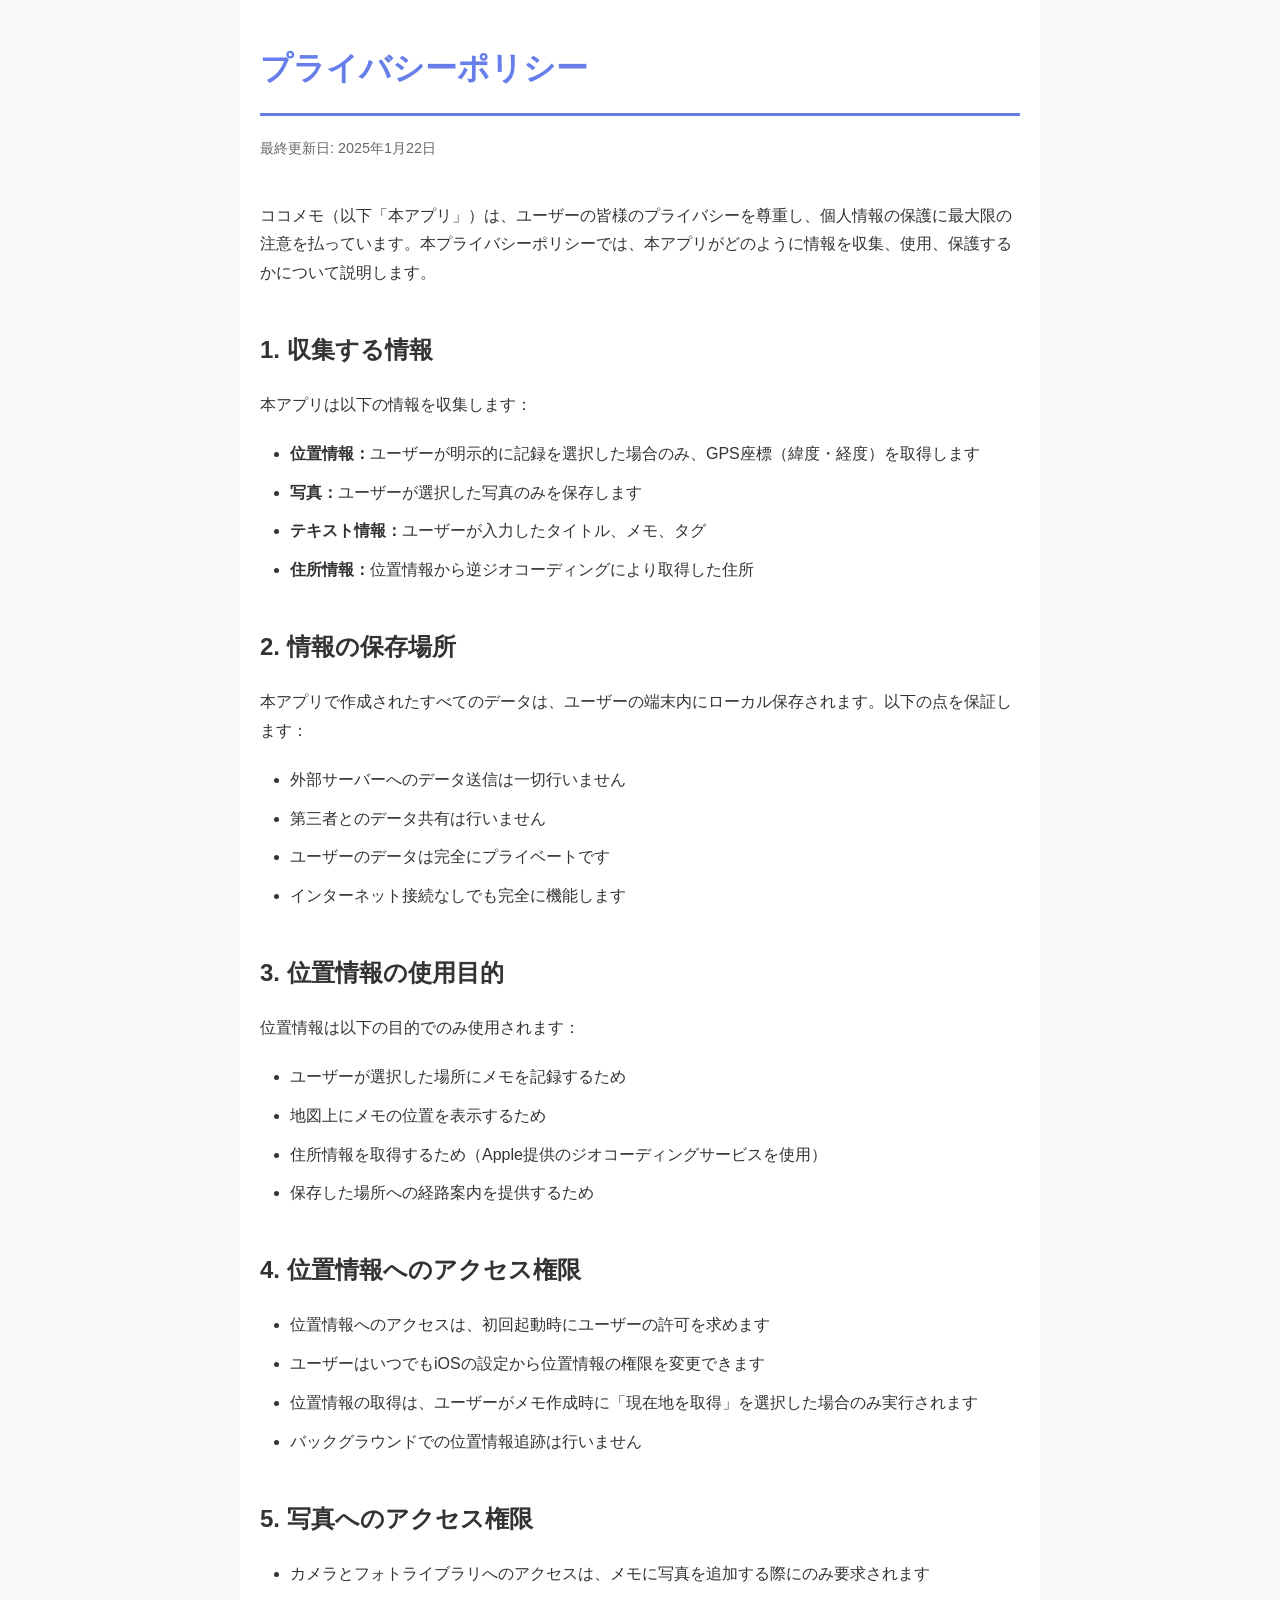
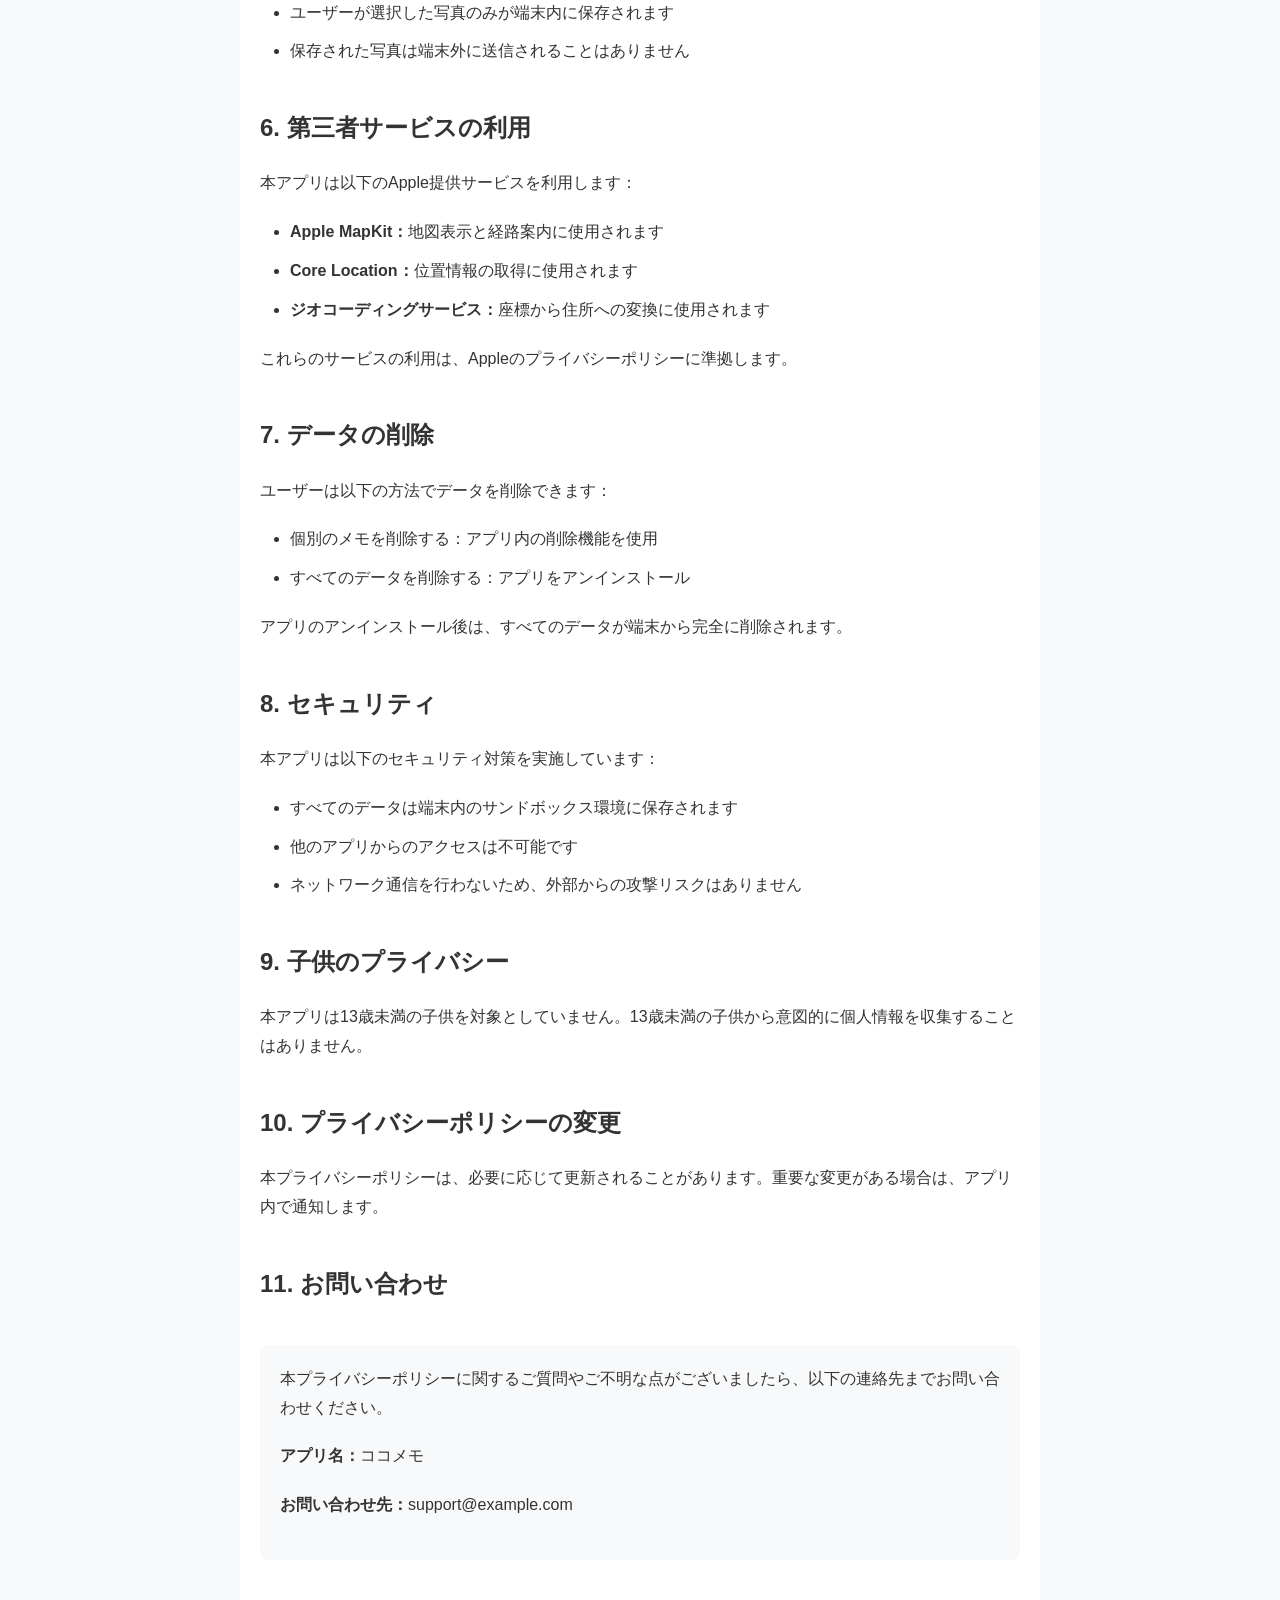
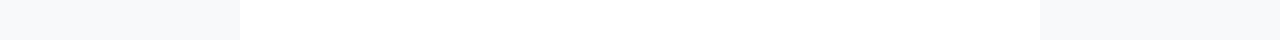
==== privacy.html @ cbb0ee80 "Add files via upload" ====
<!DOCTYPE html>
<html lang="ja">
<head>
    <meta charset="UTF-8">
    <meta name="viewport" content="width=device-width, initial-scale=1.0">
    <title>プライバシーポリシー - ココメモ</title>
    <style>
        * {
            margin: 0;
            padding: 0;
            box-sizing: border-box;
        }

        body {
            font-family: -apple-system, BlinkMacSystemFont, 'Segoe UI', 'Hiragino Sans', 'Hiragino Kaku Gothic ProN', 'Yu Gothic', sans-serif;
            line-height: 1.8;
            color: #333;
            background: #f8f9fa;
        }

        .container {
            max-width: 800px;
            margin: 0 auto;
            padding: 40px 20px;
            background: white;
            min-height: 100vh;
        }

        h1 {
            font-size: 2rem;
            margin-bottom: 20px;
            color: #667eea;
            padding-bottom: 15px;
            border-bottom: 3px solid #667eea;
        }

        .last-updated {
            color: #666;
            font-size: 0.9rem;
            margin-bottom: 40px;
        }

        h2 {
            font-size: 1.5rem;
            margin-top: 40px;
            margin-bottom: 20px;
            color: #333;
        }

        p {
            margin-bottom: 20px;
            line-height: 1.8;
        }

        ul {
            margin-bottom: 20px;
            padding-left: 30px;
        }

        li {
            margin-bottom: 10px;
        }

        .section {
            margin-bottom: 40px;
        }

        .contact {
            background: #f8f9fa;
            padding: 20px;
            border-radius: 8px;
            margin-top: 40px;
        }

        @media (max-width: 768px) {
            h1 {
                font-size: 1.5rem;
            }

            h2 {
                font-size: 1.2rem;
            }

            .container {
                padding: 20px 15px;
            }
        }
    </style>
</head>
<body>
    <div class="container">
        <h1>プライバシーポリシー</h1>
        <p class="last-updated">最終更新日: 2025年1月22日</p>

        <div class="section">
            <p>ココメモ（以下「本アプリ」）は、ユーザーの皆様のプライバシーを尊重し、個人情報の保護に最大限の注意を払っています。本プライバシーポリシーでは、本アプリがどのように情報を収集、使用、保護するかについて説明します。</p>
        </div>

        <div class="section">
            <h2>1. 収集する情報</h2>
            <p>本アプリは以下の情報を収集します：</p>
            <ul>
                <li><strong>位置情報：</strong>ユーザーが明示的に記録を選択した場合のみ、GPS座標（緯度・経度）を取得します</li>
                <li><strong>写真：</strong>ユーザーが選択した写真のみを保存します</li>
                <li><strong>テキスト情報：</strong>ユーザーが入力したタイトル、メモ、タグ</li>
                <li><strong>住所情報：</strong>位置情報から逆ジオコーディングにより取得した住所</li>
            </ul>
        </div>

        <div class="section">
            <h2>2. 情報の保存場所</h2>
            <p>本アプリで作成されたすべてのデータは、ユーザーの端末内にローカル保存されます。以下の点を保証します：</p>
            <ul>
                <li>外部サーバーへのデータ送信は一切行いません</li>
                <li>第三者とのデータ共有は行いません</li>
                <li>ユーザーのデータは完全にプライベートです</li>
                <li>インターネット接続なしでも完全に機能します</li>
            </ul>
        </div>

        <div class="section">
            <h2>3. 位置情報の使用目的</h2>
            <p>位置情報は以下の目的でのみ使用されます：</p>
            <ul>
                <li>ユーザーが選択した場所にメモを記録するため</li>
                <li>地図上にメモの位置を表示するため</li>
                <li>住所情報を取得するため（Apple提供のジオコーディングサービスを使用）</li>
                <li>保存した場所への経路案内を提供するため</li>
            </ul>
        </div>

        <div class="section">
            <h2>4. 位置情報へのアクセス権限</h2>
            <ul>
                <li>位置情報へのアクセスは、初回起動時にユーザーの許可を求めます</li>
                <li>ユーザーはいつでもiOSの設定から位置情報の権限を変更できます</li>
                <li>位置情報の取得は、ユーザーがメモ作成時に「現在地を取得」を選択した場合のみ実行されます</li>
                <li>バックグラウンドでの位置情報追跡は行いません</li>
            </ul>
        </div>

        <div class="section">
            <h2>5. 写真へのアクセス権限</h2>
            <ul>
                <li>カメラとフォトライブラリへのアクセスは、メモに写真を追加する際にのみ要求されます</li>
                <li>ユーザーが選択した写真のみが端末内に保存されます</li>
                <li>保存された写真は端末外に送信されることはありません</li>
            </ul>
        </div>

        <div class="section">
            <h2>6. 第三者サービスの利用</h2>
            <p>本アプリは以下のApple提供サービスを利用します：</p>
            <ul>
                <li><strong>Apple MapKit：</strong>地図表示と経路案内に使用されます</li>
                <li><strong>Core Location：</strong>位置情報の取得に使用されます</li>
                <li><strong>ジオコーディングサービス：</strong>座標から住所への変換に使用されます</li>
            </ul>
            <p>これらのサービスの利用は、Appleのプライバシーポリシーに準拠します。</p>
        </div>

        <div class="section">
            <h2>7. データの削除</h2>
            <p>ユーザーは以下の方法でデータを削除できます：</p>
            <ul>
                <li>個別のメモを削除する：アプリ内の削除機能を使用</li>
                <li>すべてのデータを削除する：アプリをアンインストール</li>
            </ul>
            <p>アプリのアンインストール後は、すべてのデータが端末から完全に削除されます。</p>
        </div>

        <div class="section">
            <h2>8. セキュリティ</h2>
            <p>本アプリは以下のセキュリティ対策を実施しています：</p>
            <ul>
                <li>すべてのデータは端末内のサンドボックス環境に保存されます</li>
                <li>他のアプリからのアクセスは不可能です</li>
                <li>ネットワーク通信を行わないため、外部からの攻撃リスクはありません</li>
            </ul>
        </div>

        <div class="section">
            <h2>9. 子供のプライバシー</h2>
            <p>本アプリは13歳未満の子供を対象としていません。13歳未満の子供から意図的に個人情報を収集することはありません。</p>
        </div>

        <div class="section">
            <h2>10. プライバシーポリシーの変更</h2>
            <p>本プライバシーポリシーは、必要に応じて更新されることがあります。重要な変更がある場合は、アプリ内で通知します。</p>
        </div>

        <div class="section">
            <h2>11. お問い合わせ</h2>
            <div class="contact">
                <p>本プライバシーポリシーに関するご質問やご不明な点がございましたら、以下の連絡先までお問い合わせください。</p>
                <p><strong>アプリ名：</strong>ココメモ</p>
                <p><strong>お問い合わせ先：</strong>support@example.com</p>
            </div>
        </div>
    </div>
</body>
</html>
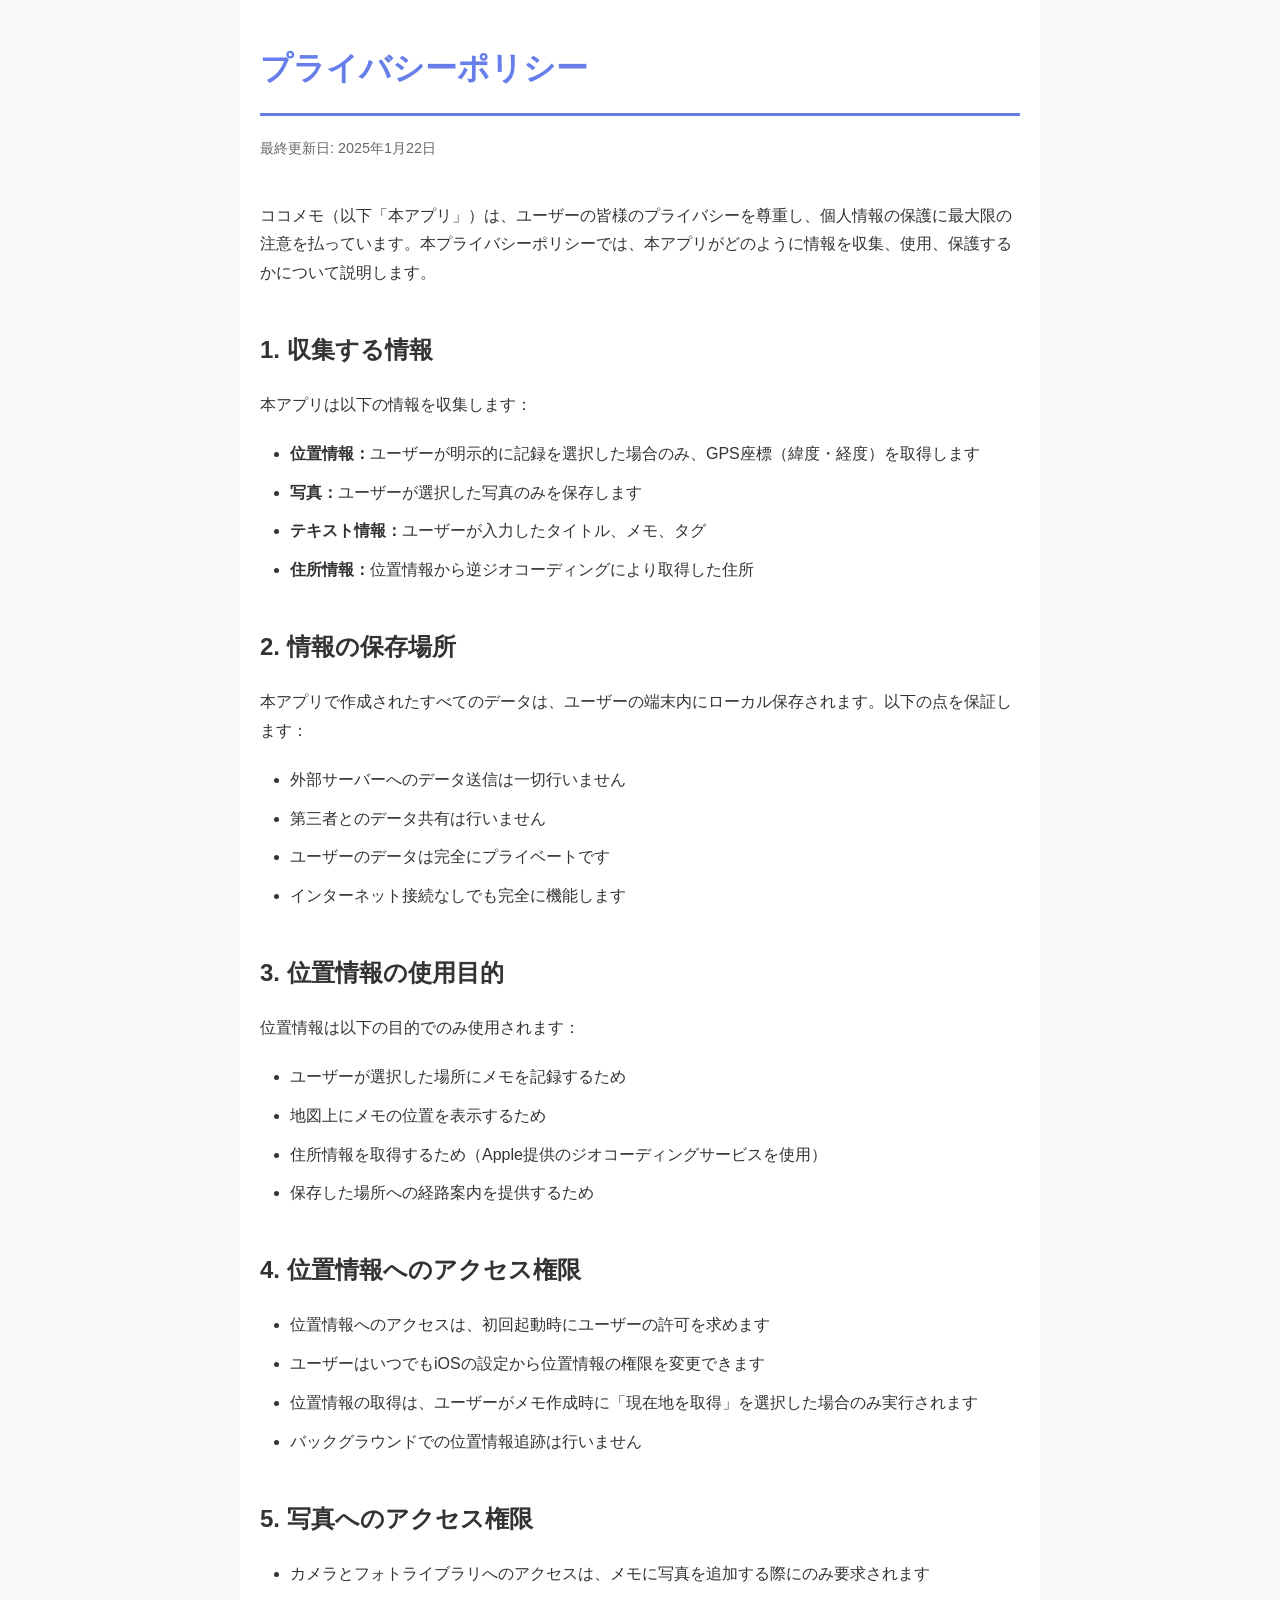
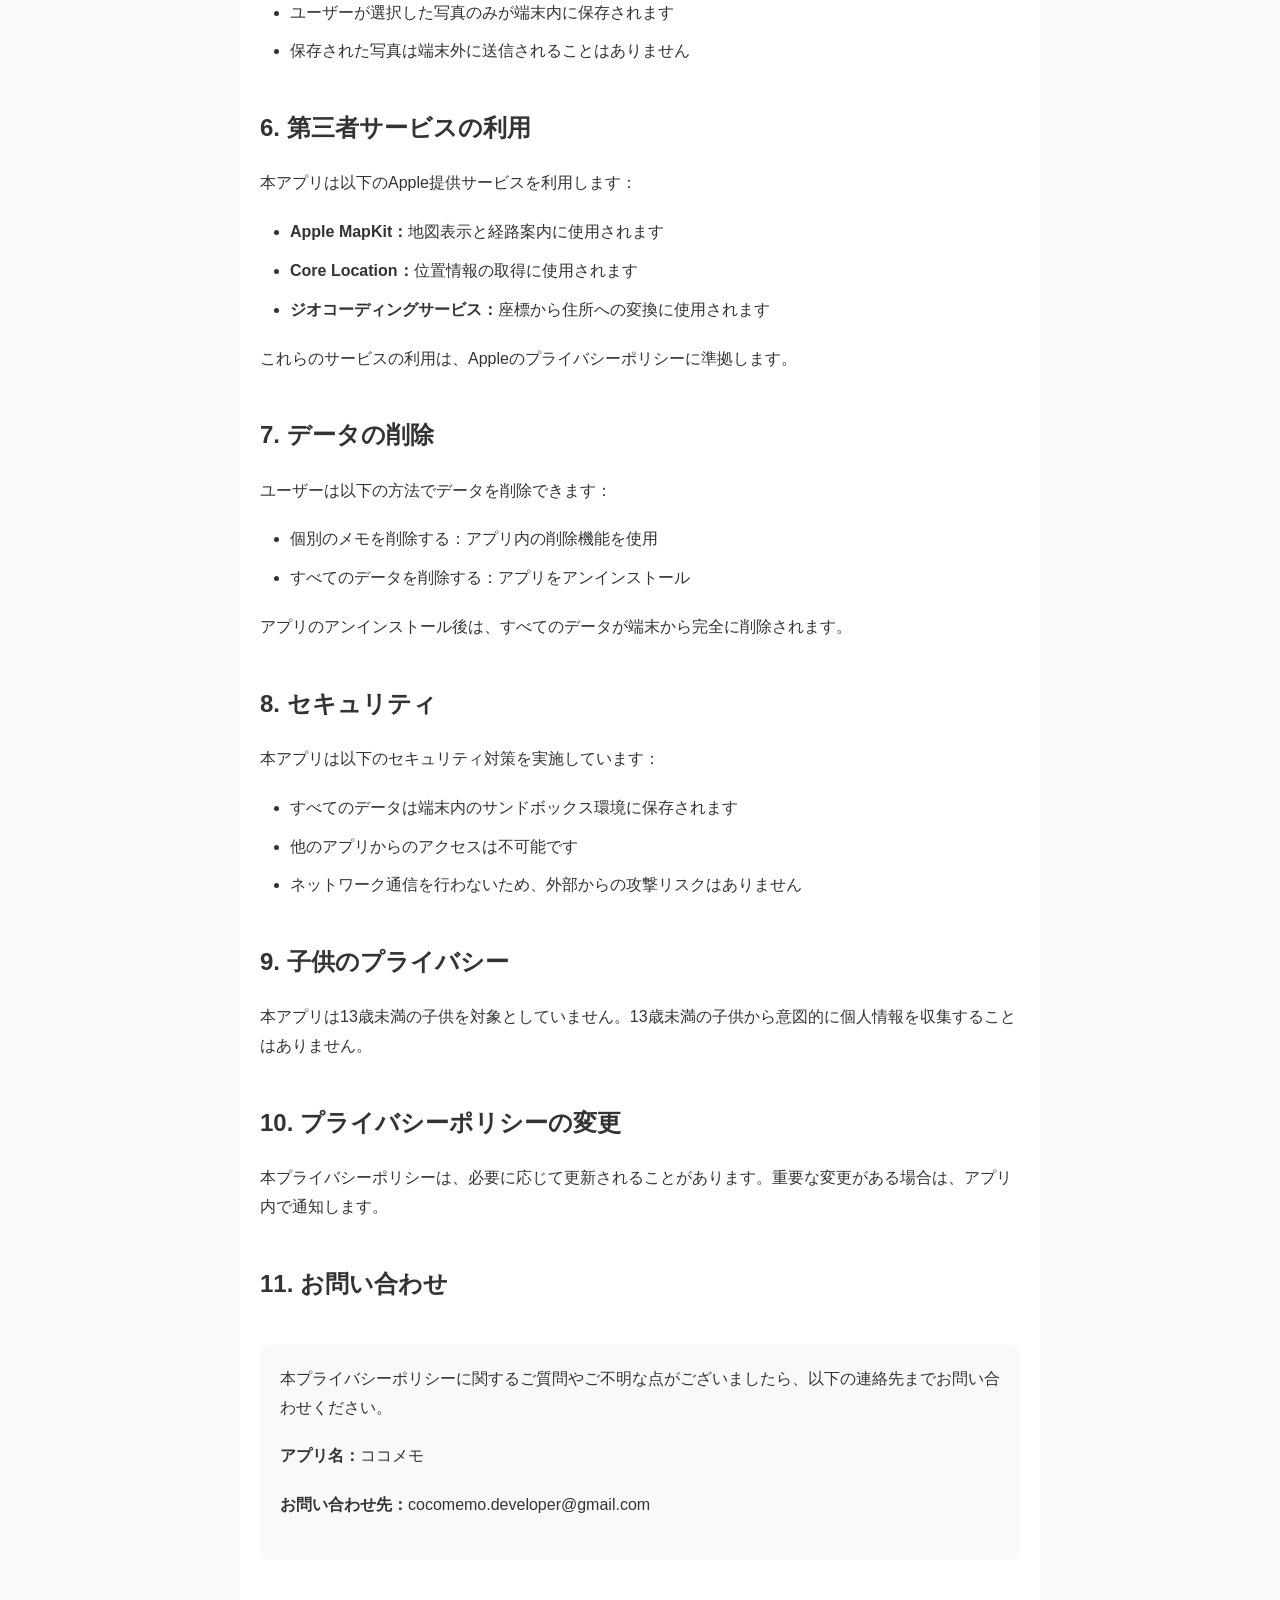
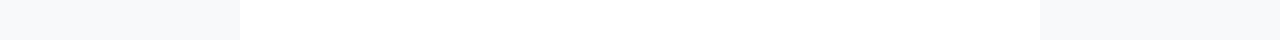
==== commit 8a59907f: "Add files via upload" ====
--- a/privacy.html
+++ b/privacy.html
@@ -194,7 +194,7 @@
             <div class="contact">
                 <p>本プライバシーポリシーに関するご質問やご不明な点がございましたら、以下の連絡先までお問い合わせください。</p>
                 <p><strong>アプリ名：</strong>ココメモ</p>
-                <p><strong>お問い合わせ先：</strong>support@example.com</p>
+                <p><strong>お問い合わせ先：</strong>cocomemo.developer@gmail.com</p>
             </div>
         </div>
     </div>
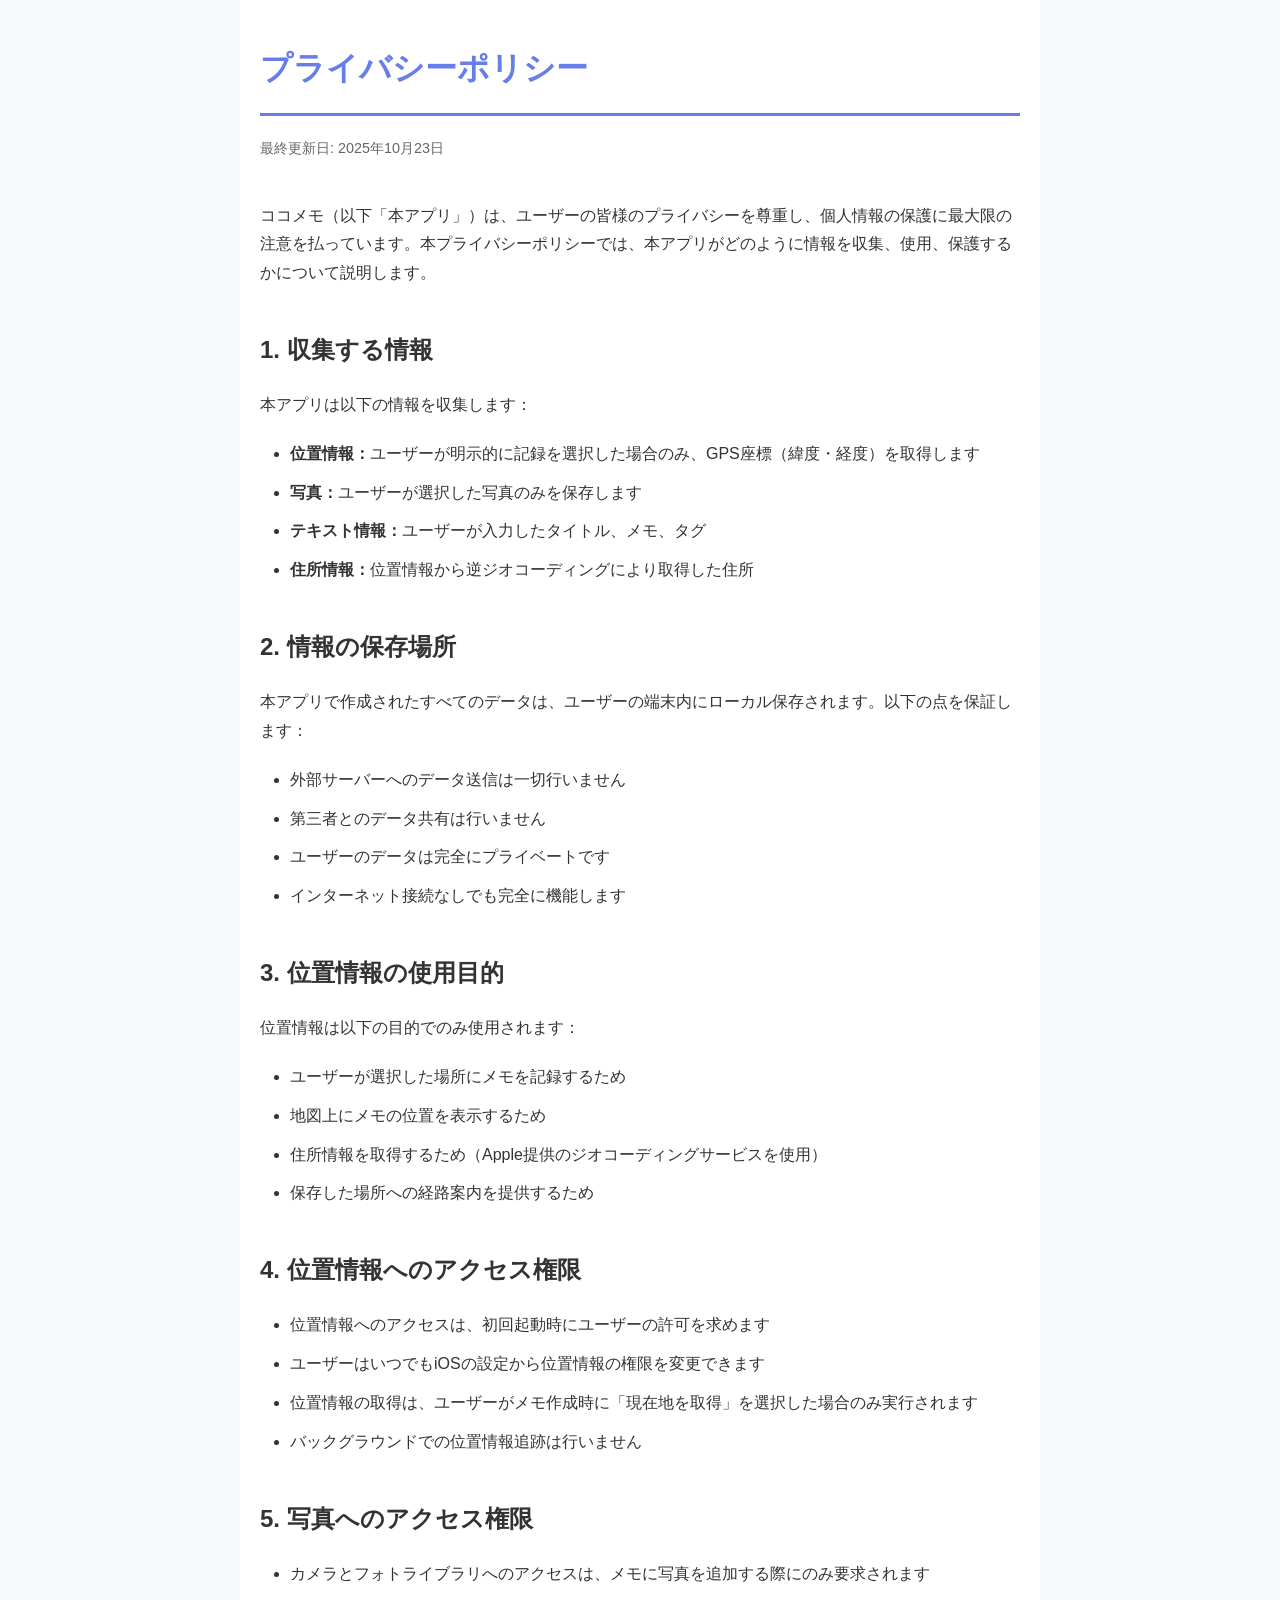
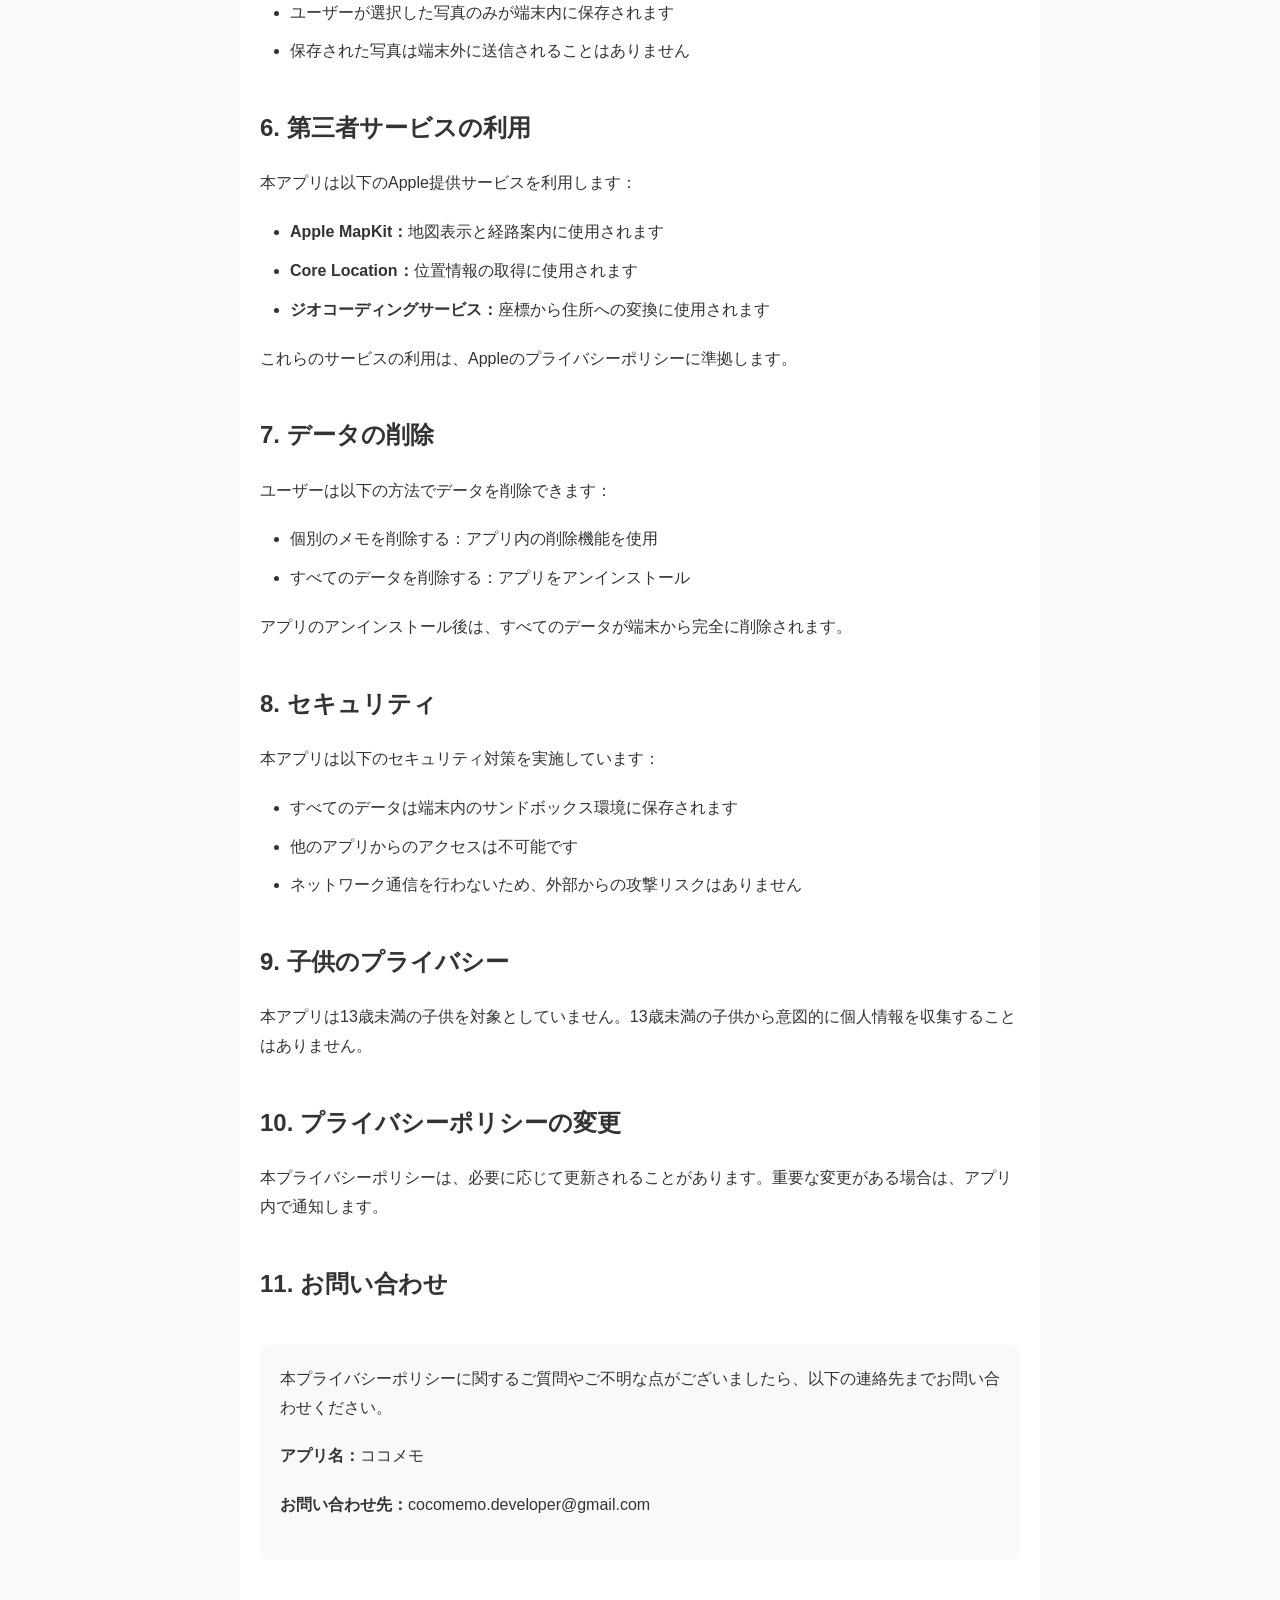
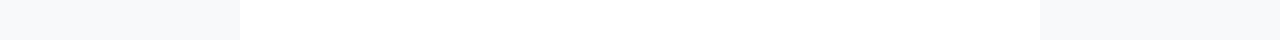
==== commit 041f82a8: "Add files via upload" ====
--- a/privacy.html
+++ b/privacy.html
@@ -90,7 +90,7 @@
 <body>
     <div class="container">
         <h1>プライバシーポリシー</h1>
-        <p class="last-updated">最終更新日: 2025年1月22日</p>
+        <p class="last-updated">最終更新日: 2025年10月23日</p>
 
         <div class="section">
             <p>ココメモ（以下「本アプリ」）は、ユーザーの皆様のプライバシーを尊重し、個人情報の保護に最大限の注意を払っています。本プライバシーポリシーでは、本アプリがどのように情報を収集、使用、保護するかについて説明します。</p>
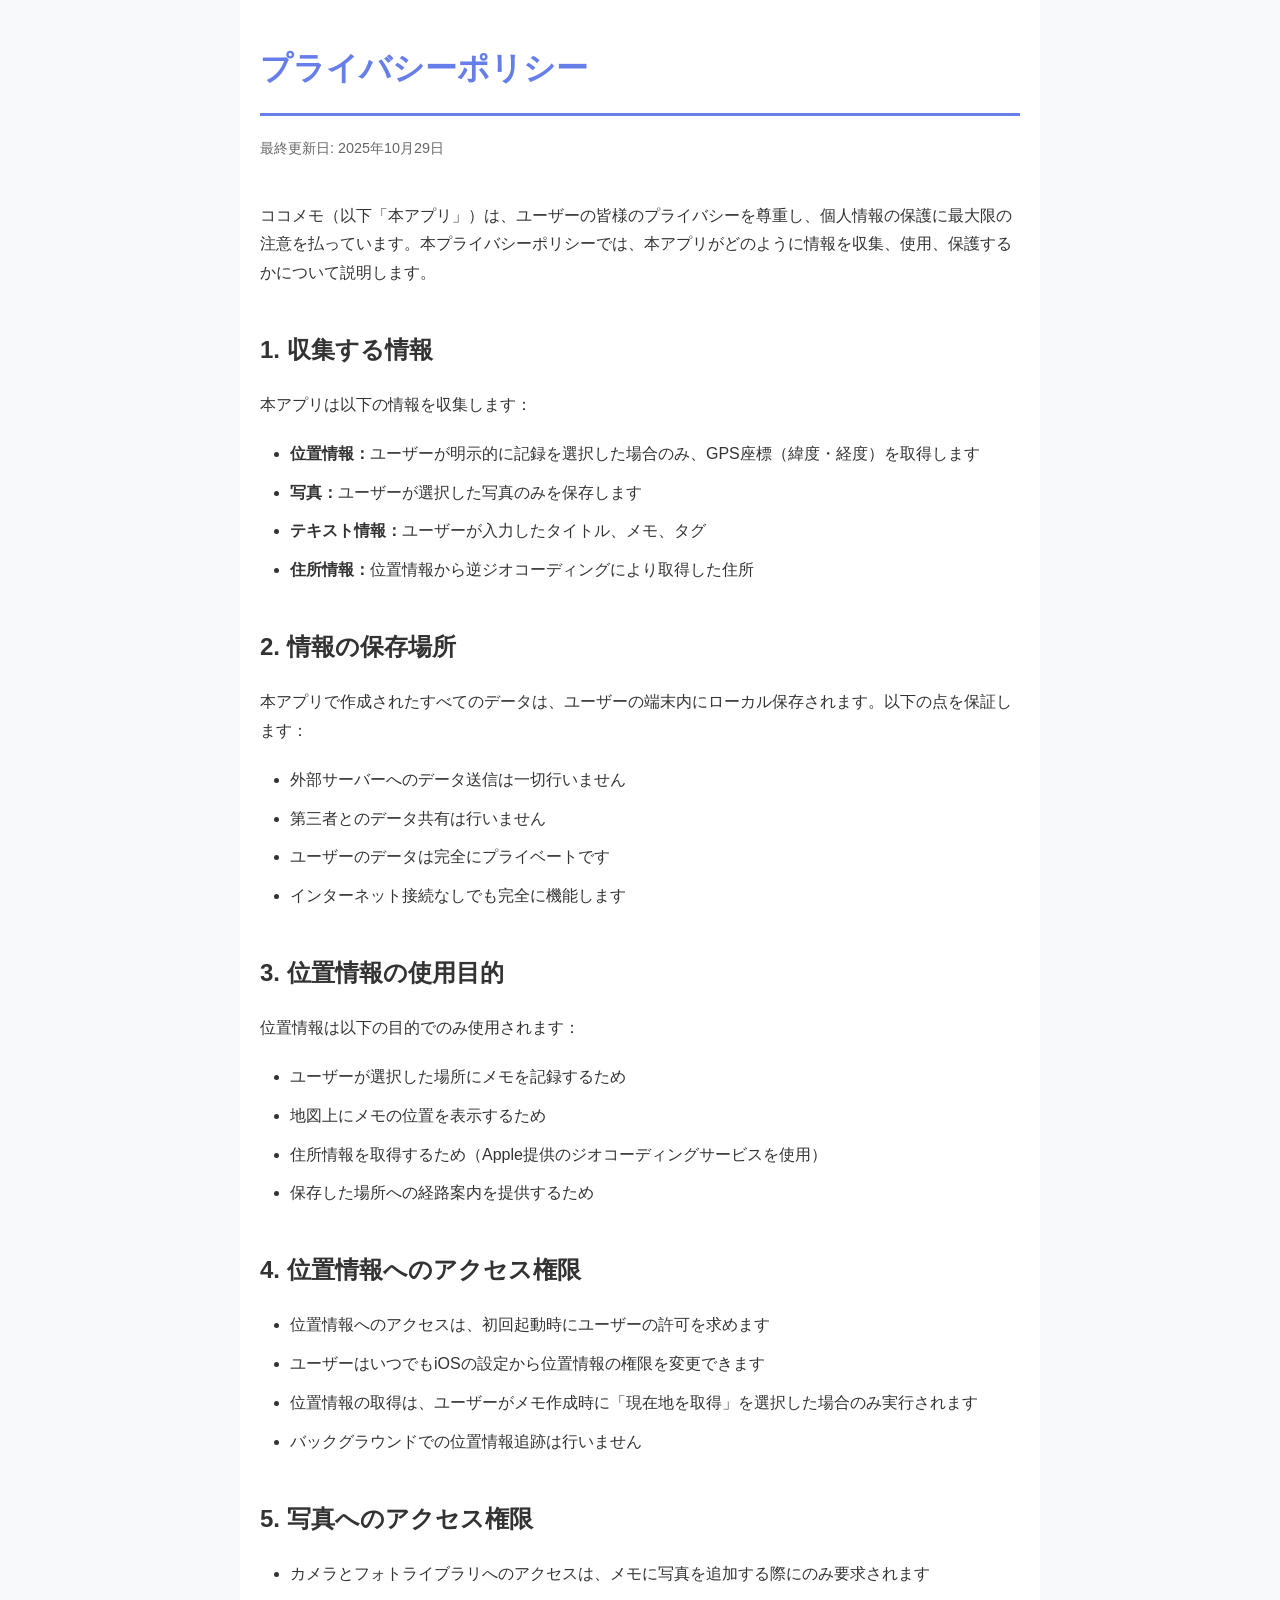
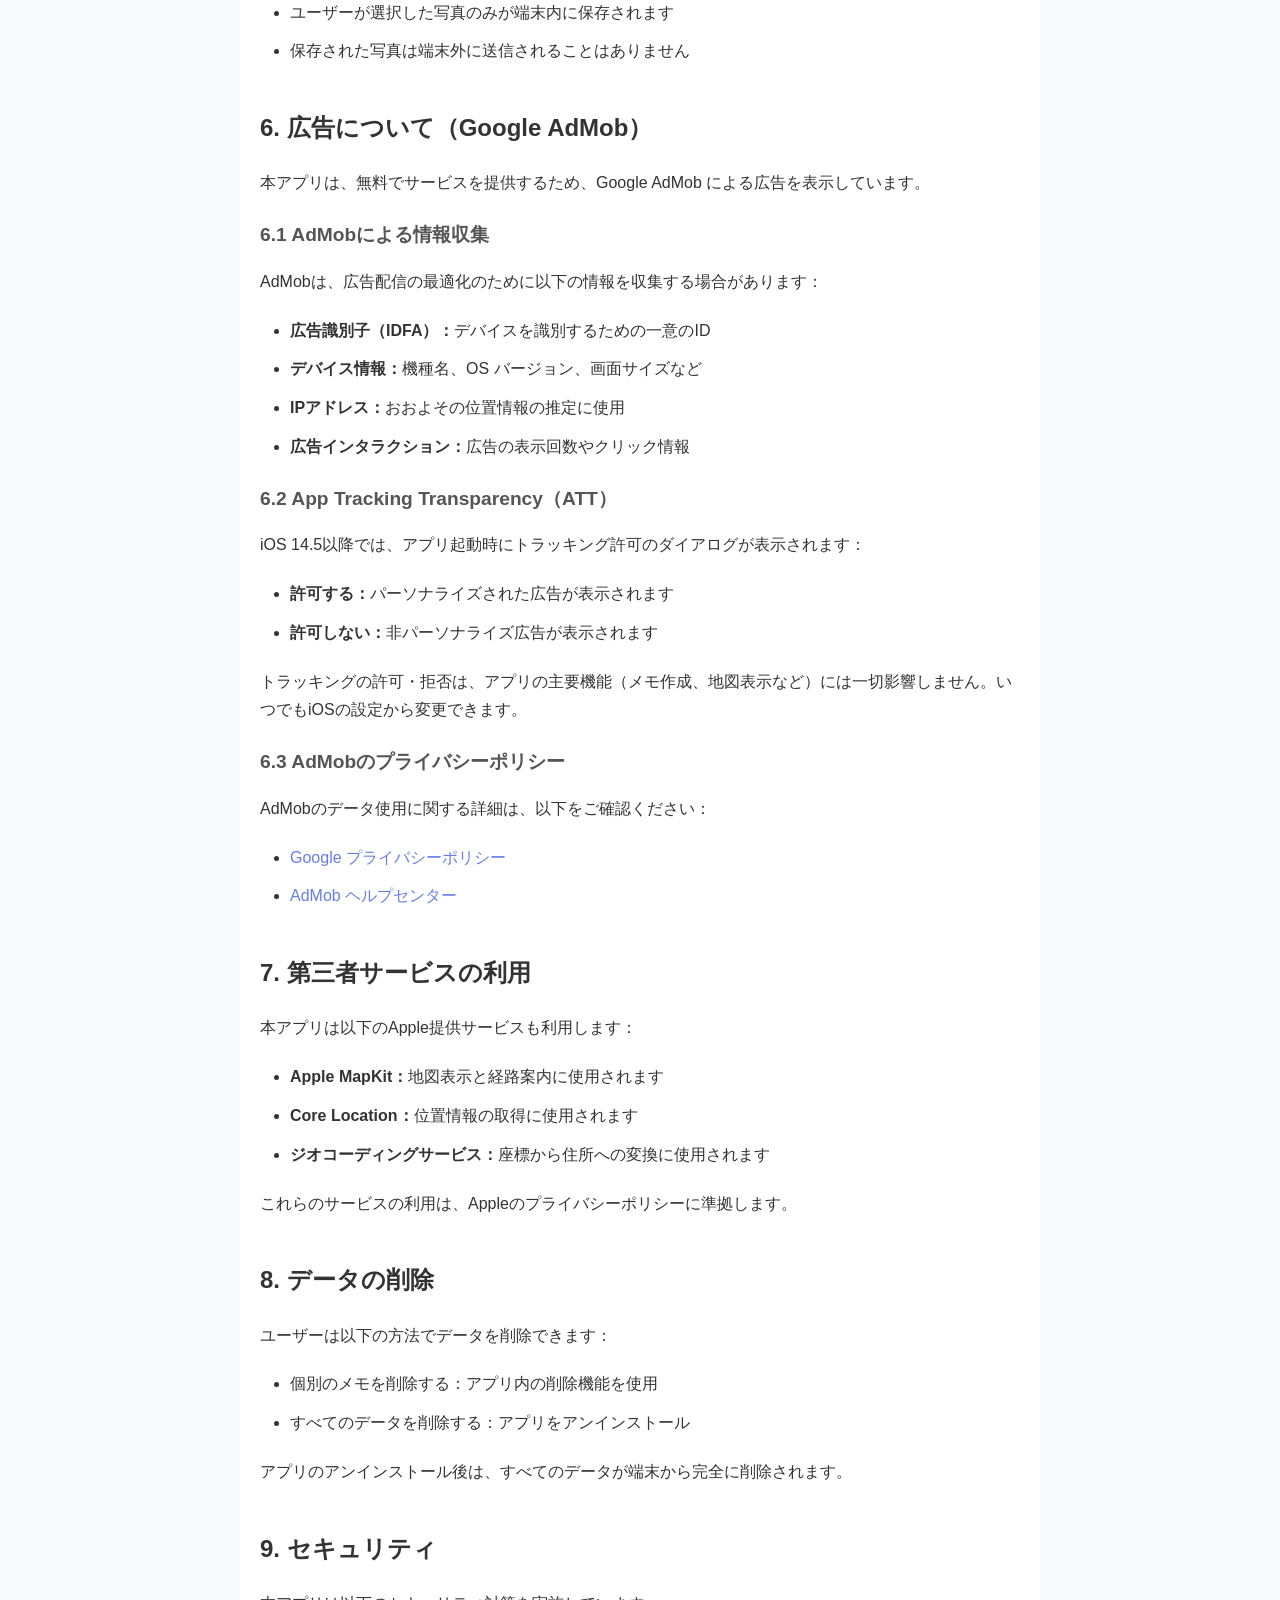
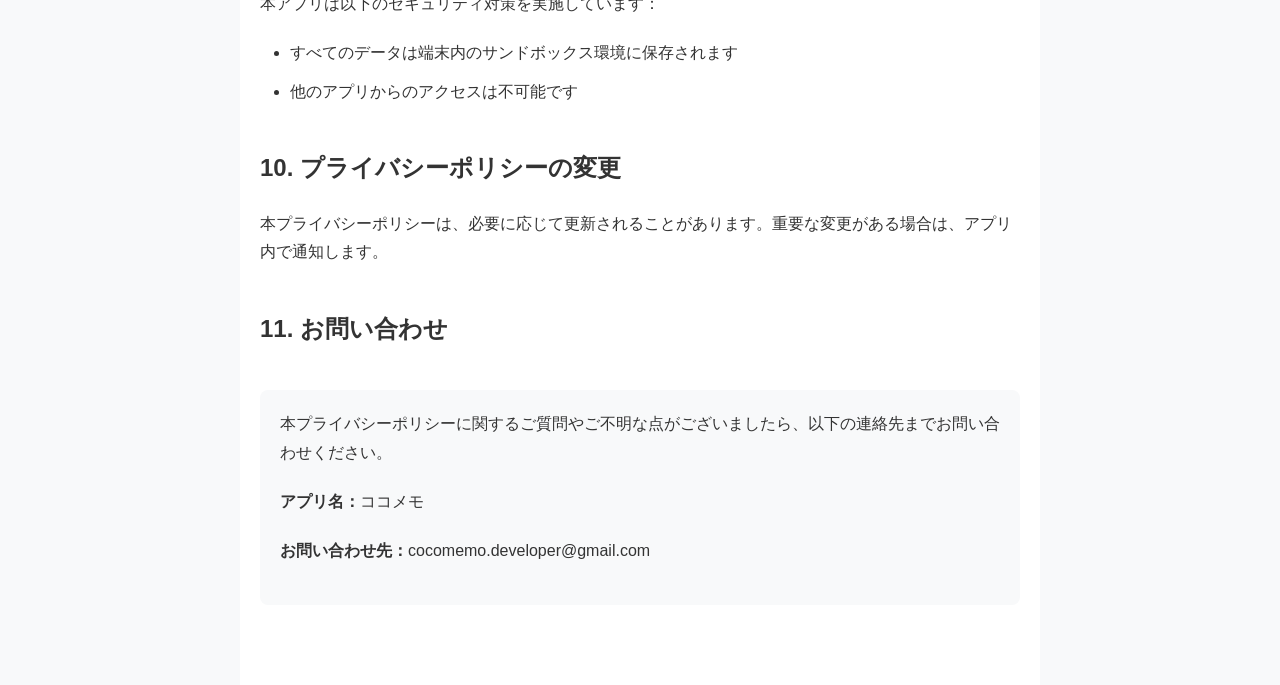
==== commit 69f915f6: "Add files via upload" ====
--- a/privacy.html
+++ b/privacy.html
@@ -90,7 +90,7 @@
 <body>
     <div class="container">
         <h1>プライバシーポリシー</h1>
-        <p class="last-updated">最終更新日: 2025年10月23日</p>
+        <p class="last-updated">最終更新日: 2025年10月29日</p>
 
         <div class="section">
             <p>ココメモ（以下「本アプリ」）は、ユーザーの皆様のプライバシーを尊重し、個人情報の保護に最大限の注意を払っています。本プライバシーポリシーでは、本アプリがどのように情報を収集、使用、保護するかについて説明します。</p>
@@ -149,8 +149,37 @@
         </div>
 
         <div class="section">
-            <h2>6. 第三者サービスの利用</h2>
-            <p>本アプリは以下のApple提供サービスを利用します：</p>
+            <h2>6. 広告について（Google AdMob）</h2>
+            <p>本アプリは、無料でサービスを提供するため、Google AdMob による広告を表示しています。</p>
+
+            <h3 style="font-size: 1.2rem; margin-top: 20px; margin-bottom: 15px; color: #555;">6.1 AdMobによる情報収集</h3>
+            <p>AdMobは、広告配信の最適化のために以下の情報を収集する場合があります：</p>
+            <ul>
+                <li><strong>広告識別子（IDFA）：</strong>デバイスを識別するための一意のID</li>
+                <li><strong>デバイス情報：</strong>機種名、OS バージョン、画面サイズなど</li>
+                <li><strong>IPアドレス：</strong>おおよその位置情報の推定に使用</li>
+                <li><strong>広告インタラクション：</strong>広告の表示回数やクリック情報</li>
+            </ul>
+
+            <h3 style="font-size: 1.2rem; margin-top: 20px; margin-bottom: 15px; color: #555;">6.2 App Tracking Transparency（ATT）</h3>
+            <p>iOS 14.5以降では、アプリ起動時にトラッキング許可のダイアログが表示されます：</p>
+            <ul>
+                <li><strong>許可する：</strong>パーソナライズされた広告が表示されます</li>
+                <li><strong>許可しない：</strong>非パーソナライズ広告が表示されます</li>
+            </ul>
+            <p>トラッキングの許可・拒否は、アプリの主要機能（メモ作成、地図表示など）には一切影響しません。いつでもiOSの設定から変更できます。</p>
+
+            <h3 style="font-size: 1.2rem; margin-top: 20px; margin-bottom: 15px; color: #555;">6.3 AdMobのプライバシーポリシー</h3>
+            <p>AdMobのデータ使用に関する詳細は、以下をご確認ください：</p>
+            <ul>
+                <li><a href="https://policies.google.com/privacy" style="color: #667eea; text-decoration: none;">Google プライバシーポリシー</a></li>
+                <li><a href="https://support.google.com/admob/answer/6128543" style="color: #667eea; text-decoration: none;">AdMob ヘルプセンター</a></li>
+            </ul>
+        </div>
+
+        <div class="section">
+            <h2>7. 第三者サービスの利用</h2>
+            <p>本アプリは以下のApple提供サービスも利用します：</p>
             <ul>
                 <li><strong>Apple MapKit：</strong>地図表示と経路案内に使用されます</li>
                 <li><strong>Core Location：</strong>位置情報の取得に使用されます</li>
@@ -160,7 +189,7 @@
         </div>
 
         <div class="section">
-            <h2>7. データの削除</h2>
+            <h2>8. データの削除</h2>
             <p>ユーザーは以下の方法でデータを削除できます：</p>
             <ul>
                 <li>個別のメモを削除する：アプリ内の削除機能を使用</li>
@@ -170,18 +199,12 @@
         </div>
 
         <div class="section">
-            <h2>8. セキュリティ</h2>
+            <h2>9. セキュリティ</h2>
             <p>本アプリは以下のセキュリティ対策を実施しています：</p>
             <ul>
                 <li>すべてのデータは端末内のサンドボックス環境に保存されます</li>
                 <li>他のアプリからのアクセスは不可能です</li>
-                <li>ネットワーク通信を行わないため、外部からの攻撃リスクはありません</li>
-            </ul>
-        </div>
-
-        <div class="section">
-            <h2>9. 子供のプライバシー</h2>
-            <p>本アプリは13歳未満の子供を対象としていません。13歳未満の子供から意図的に個人情報を収集することはありません。</p>
+            </ul>
         </div>
 
         <div class="section">
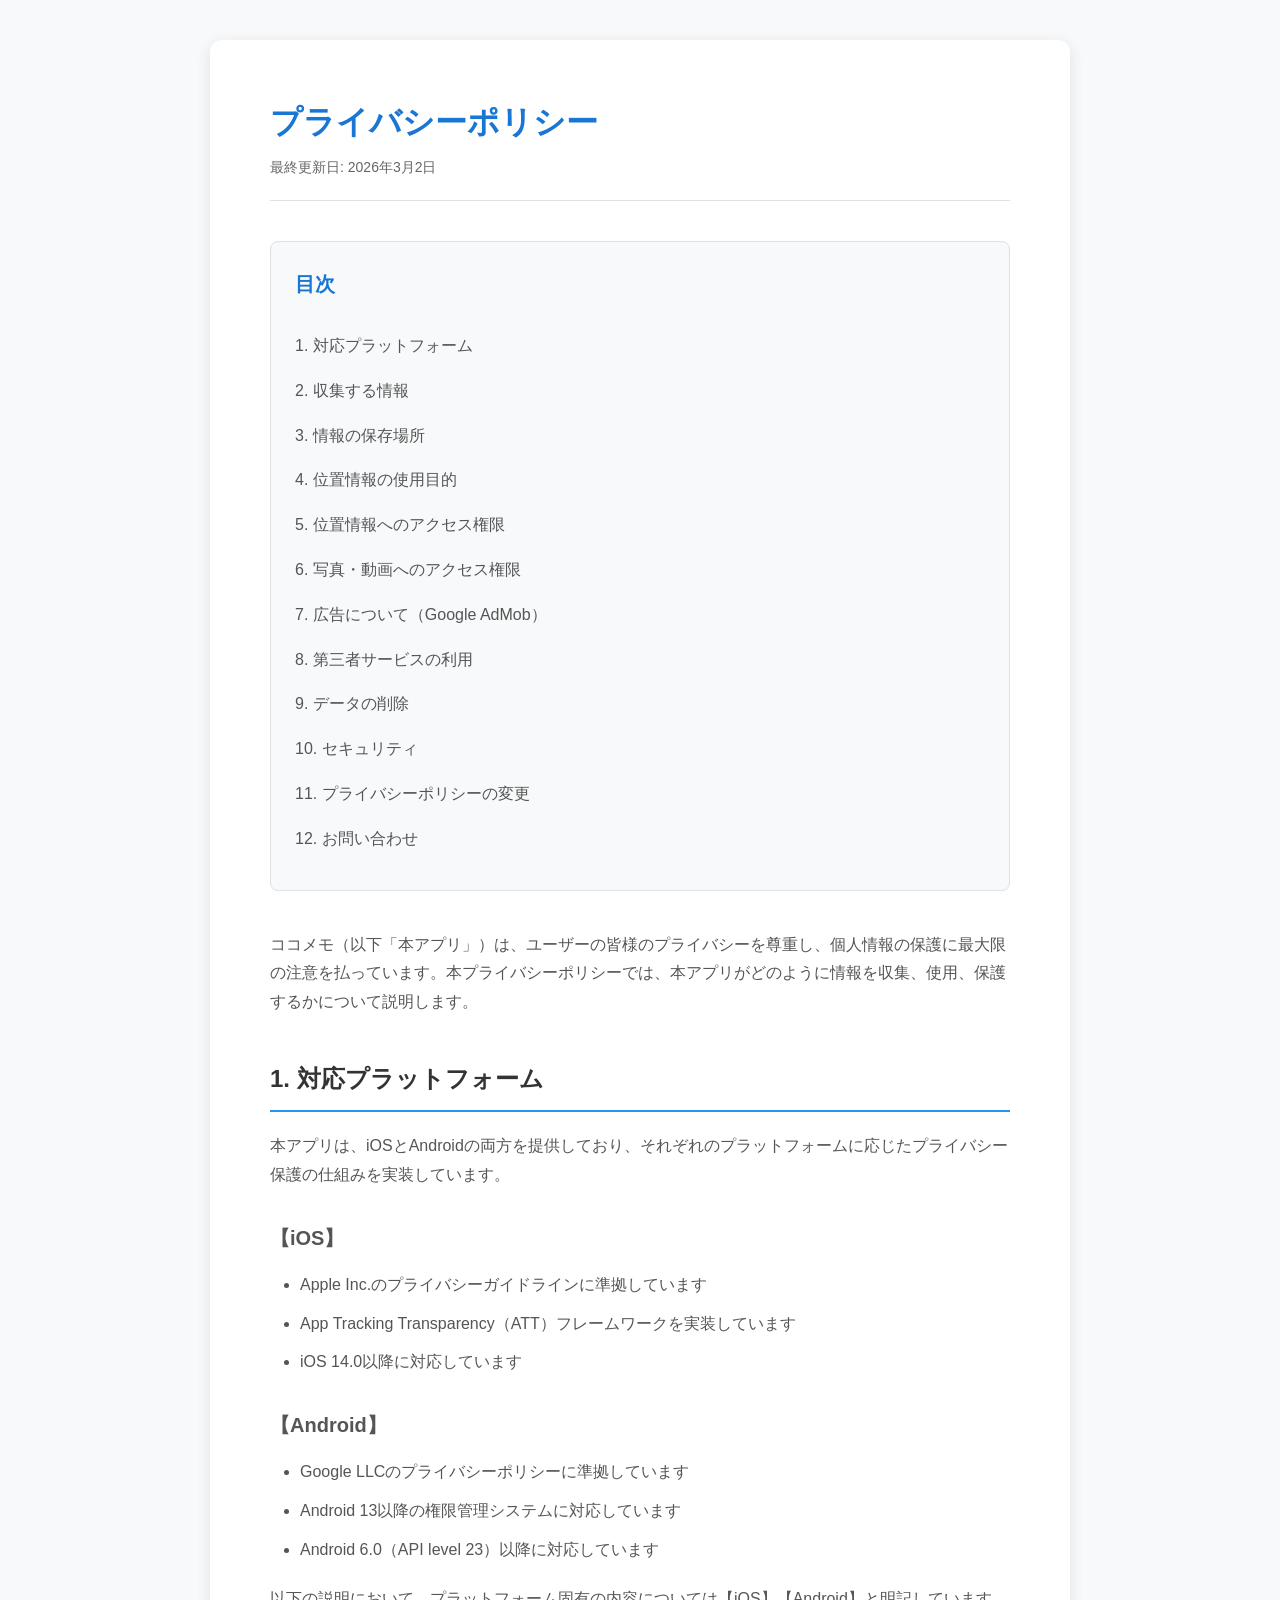
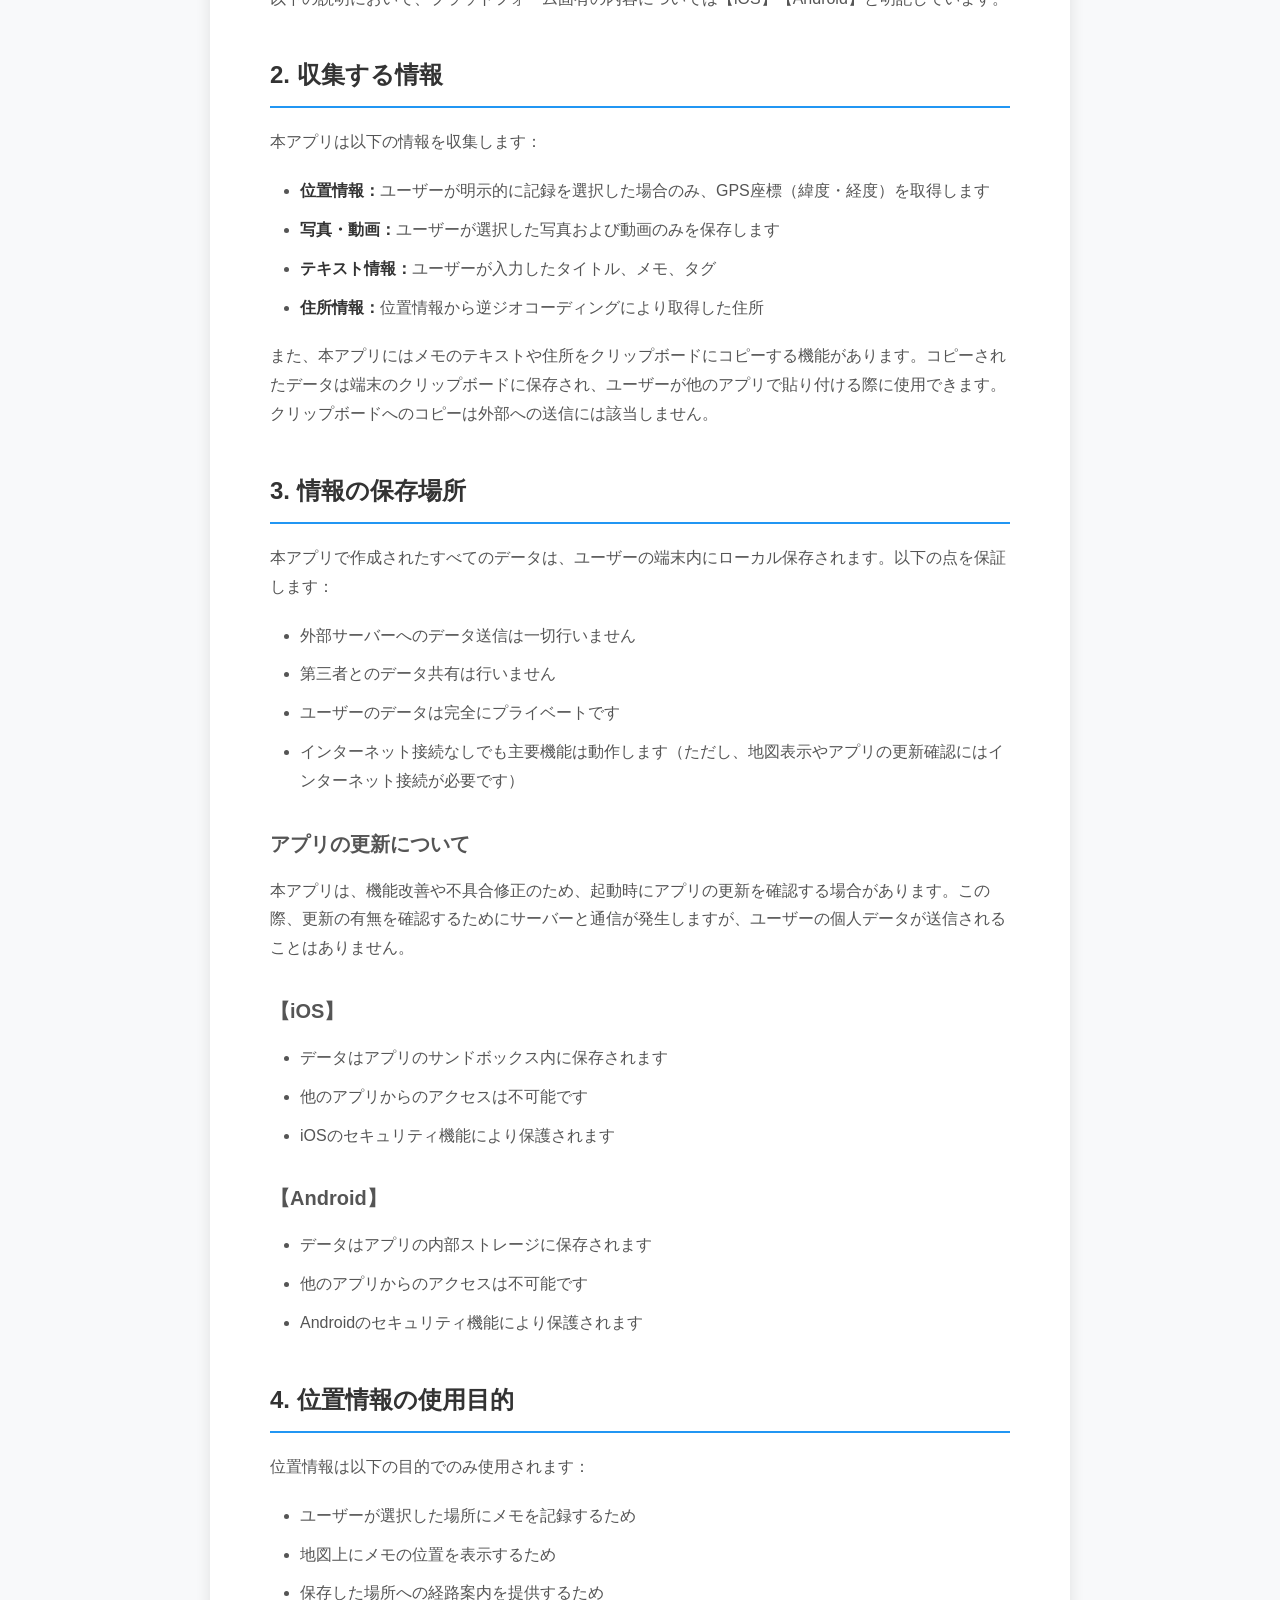
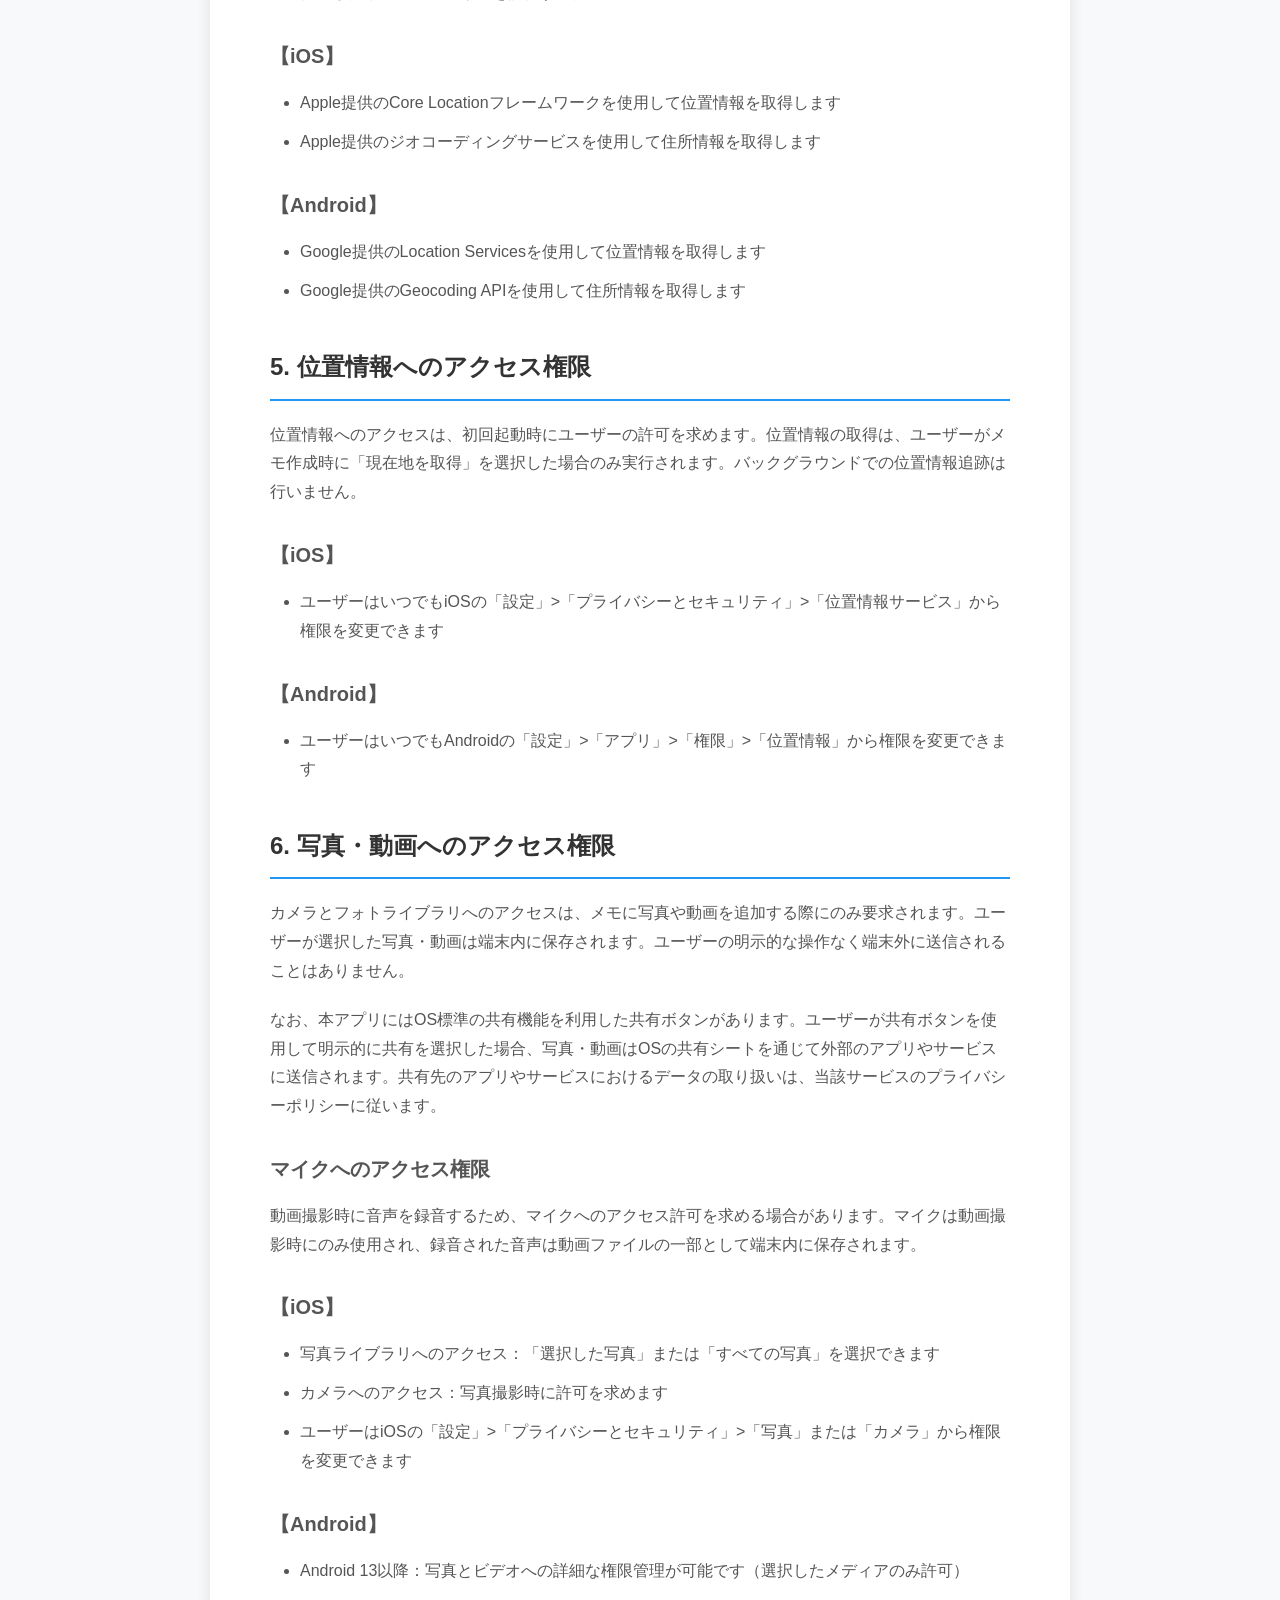
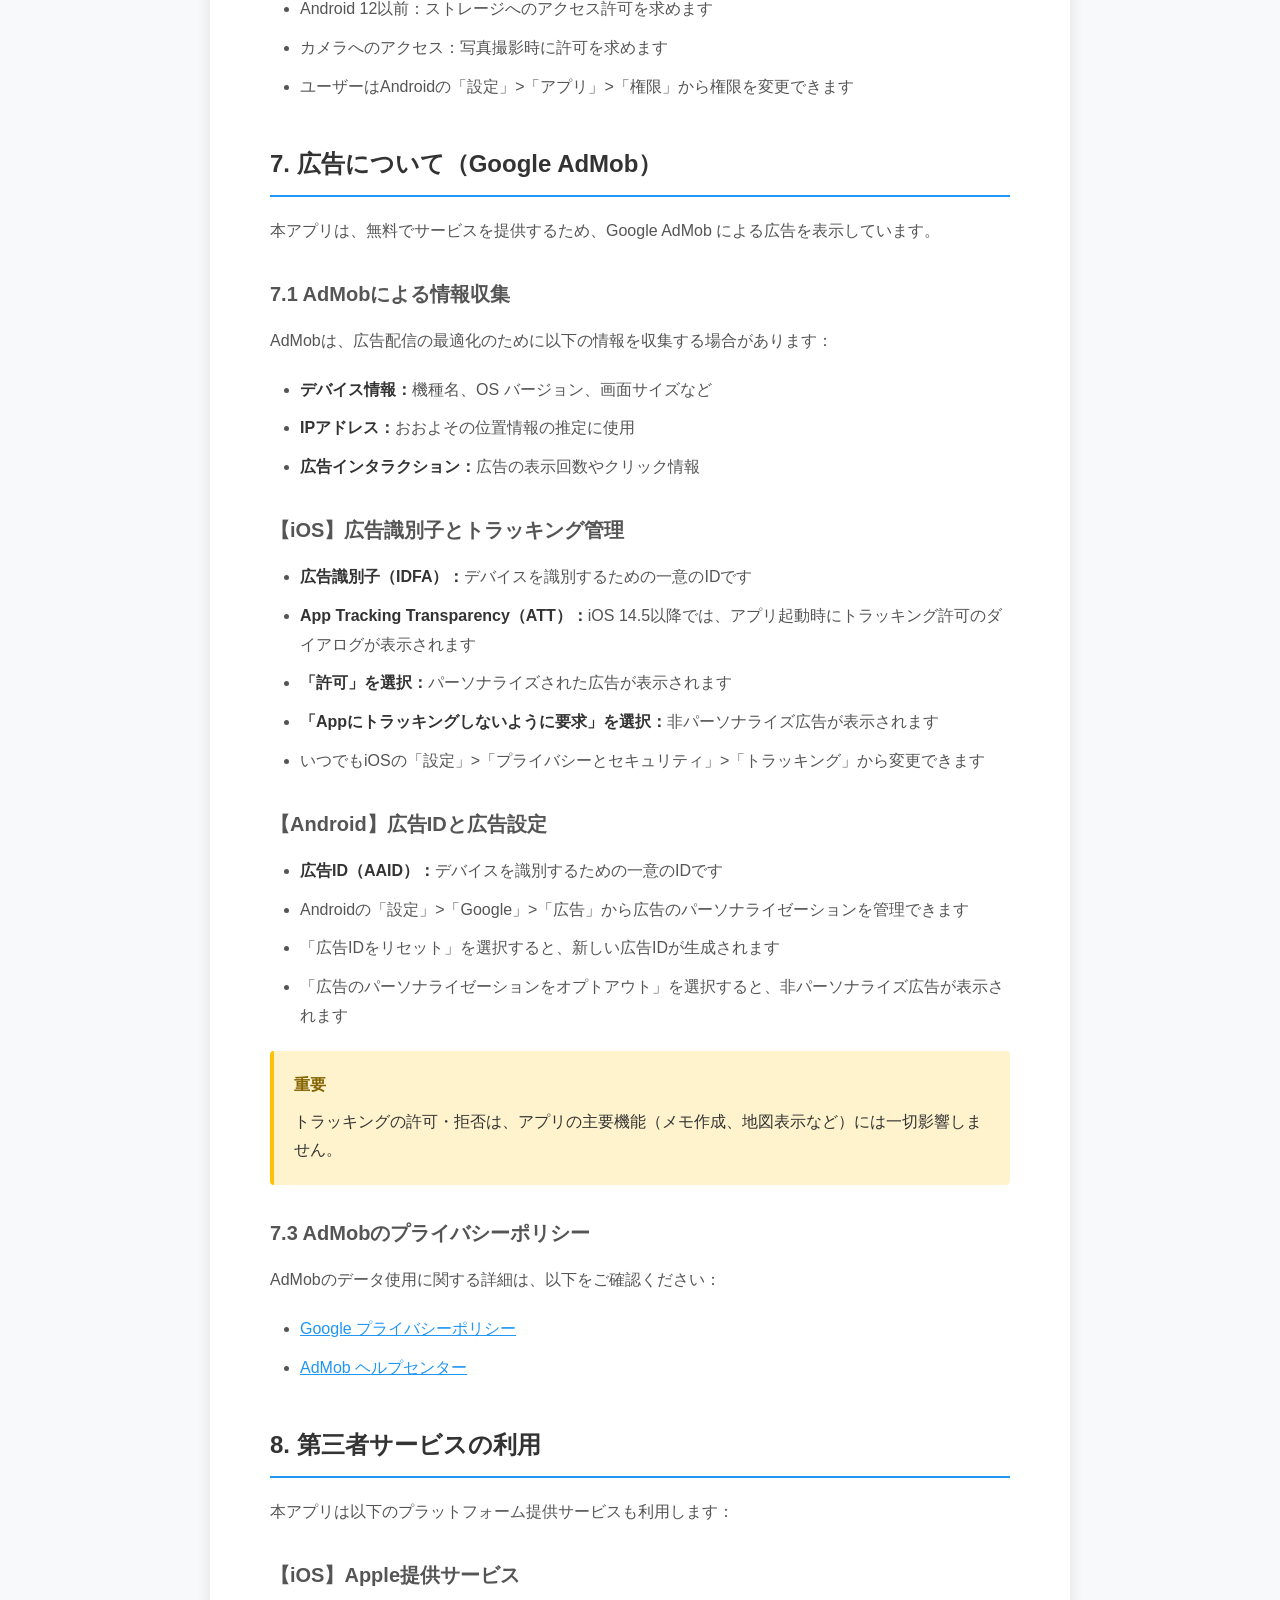
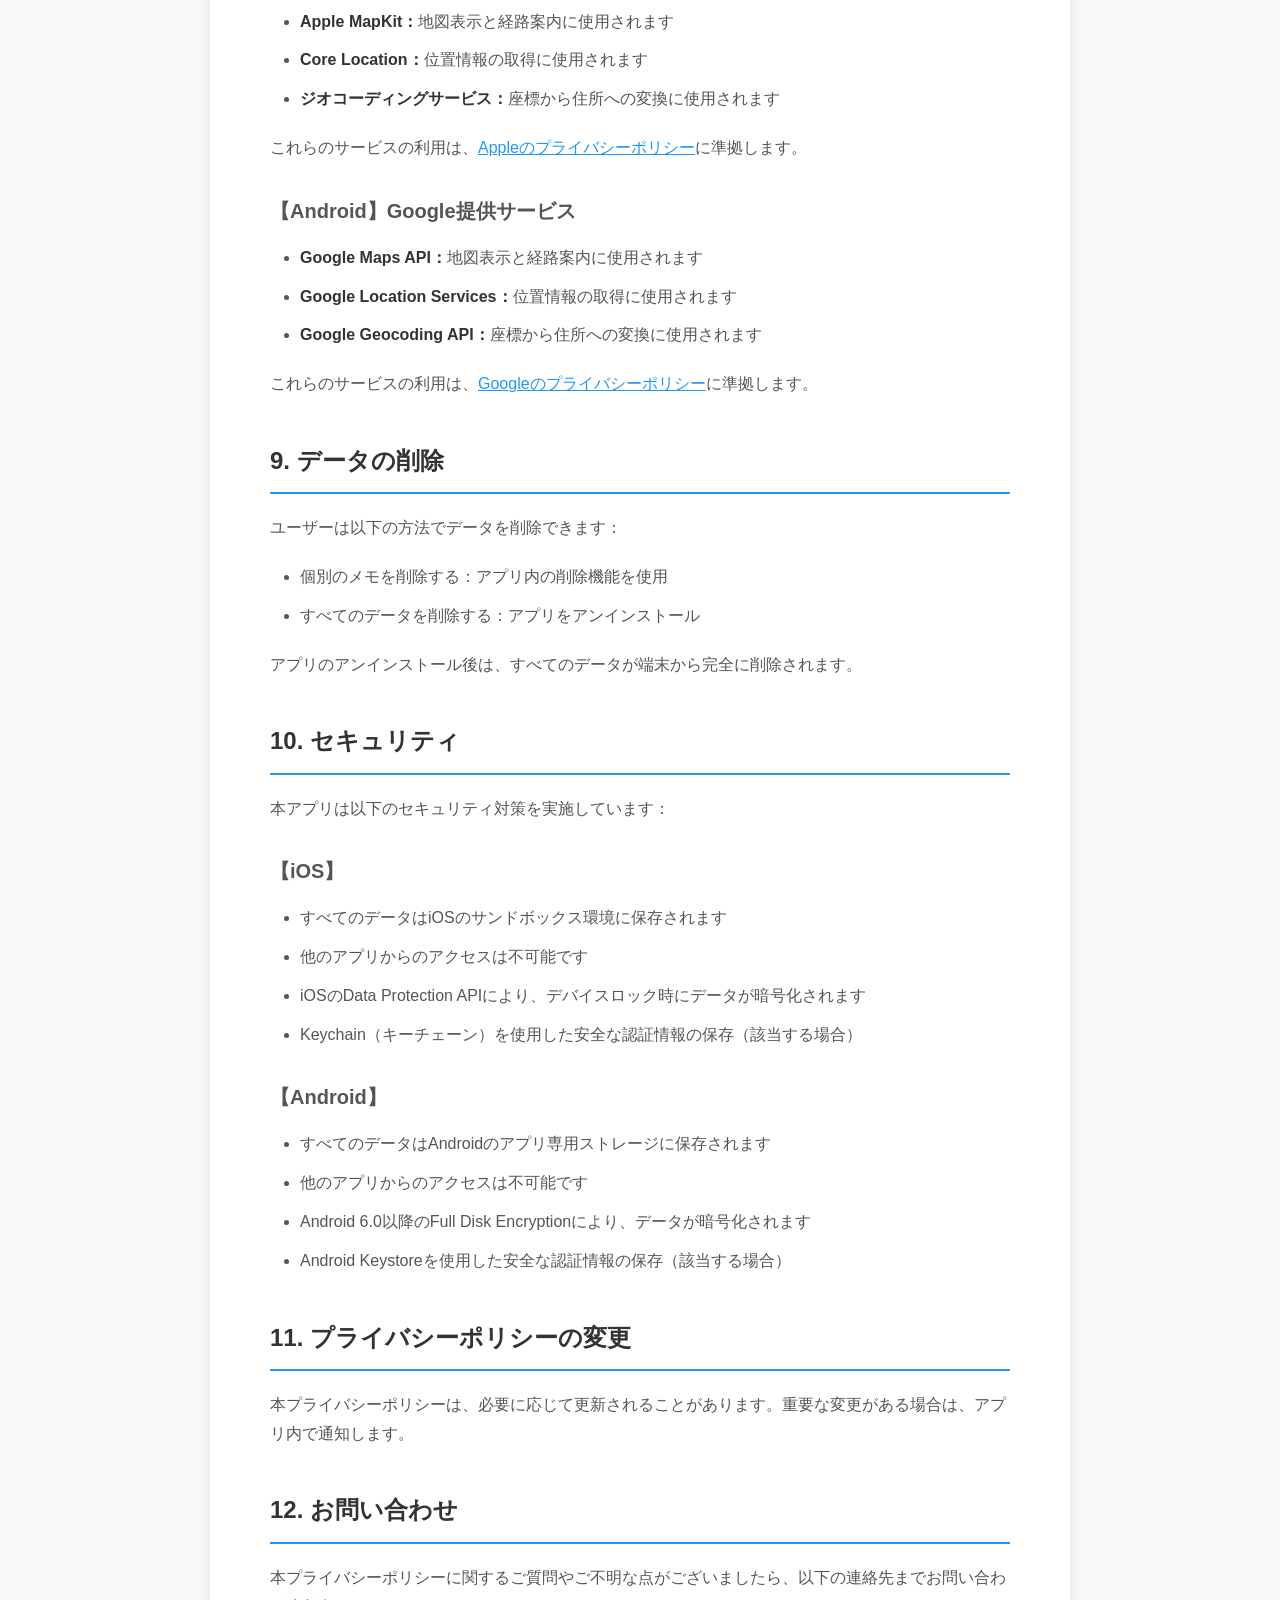
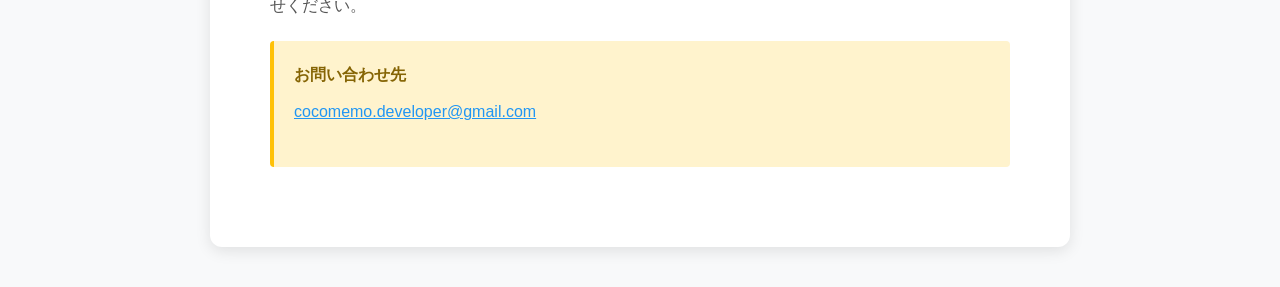
==== commit dce7552d: "Add files via upload" ====
--- a/privacy.html
+++ b/privacy.html
@@ -1,225 +1,252 @@
 <!DOCTYPE html>
 <html lang="ja">
+
 <head>
     <meta charset="UTF-8">
     <meta name="viewport" content="width=device-width, initial-scale=1.0">
     <title>プライバシーポリシー - ココメモ</title>
-    <style>
-        * {
-            margin: 0;
-            padding: 0;
-            box-sizing: border-box;
-        }
-
-        body {
-            font-family: -apple-system, BlinkMacSystemFont, 'Segoe UI', 'Hiragino Sans', 'Hiragino Kaku Gothic ProN', 'Yu Gothic', sans-serif;
-            line-height: 1.8;
-            color: #333;
-            background: #f8f9fa;
-        }
-
-        .container {
-            max-width: 800px;
-            margin: 0 auto;
-            padding: 40px 20px;
-            background: white;
-            min-height: 100vh;
-        }
-
-        h1 {
-            font-size: 2rem;
-            margin-bottom: 20px;
-            color: #667eea;
-            padding-bottom: 15px;
-            border-bottom: 3px solid #667eea;
-        }
-
-        .last-updated {
-            color: #666;
-            font-size: 0.9rem;
-            margin-bottom: 40px;
-        }
-
-        h2 {
-            font-size: 1.5rem;
-            margin-top: 40px;
-            margin-bottom: 20px;
-            color: #333;
-        }
-
-        p {
-            margin-bottom: 20px;
-            line-height: 1.8;
-        }
-
-        ul {
-            margin-bottom: 20px;
-            padding-left: 30px;
-        }
-
-        li {
-            margin-bottom: 10px;
-        }
-
-        .section {
-            margin-bottom: 40px;
-        }
-
-        .contact {
-            background: #f8f9fa;
-            padding: 20px;
-            border-radius: 8px;
-            margin-top: 40px;
-        }
-
-        @media (max-width: 768px) {
-            h1 {
-                font-size: 1.5rem;
-            }
-
-            h2 {
-                font-size: 1.2rem;
-            }
-
-            .container {
-                padding: 20px 15px;
-            }
-        }
-    </style>
+    <meta name="description" content="ココメモのプライバシーポリシー。位置情報・写真データの取り扱い、広告表示、セキュリティについて説明します。">
+    <meta name="robots" content="index, follow">
+    <link rel="stylesheet" href="common.css">
 </head>
+
 <body>
-    <div class="container">
-        <h1>プライバシーポリシー</h1>
-        <p class="last-updated">最終更新日: 2025年10月29日</p>
-
-        <div class="section">
-            <p>ココメモ（以下「本アプリ」）は、ユーザーの皆様のプライバシーを尊重し、個人情報の保護に最大限の注意を払っています。本プライバシーポリシーでは、本アプリがどのように情報を収集、使用、保護するかについて説明します。</p>
-        </div>
-
-        <div class="section">
-            <h2>1. 収集する情報</h2>
-            <p>本アプリは以下の情報を収集します：</p>
-            <ul>
-                <li><strong>位置情報：</strong>ユーザーが明示的に記録を選択した場合のみ、GPS座標（緯度・経度）を取得します</li>
-                <li><strong>写真：</strong>ユーザーが選択した写真のみを保存します</li>
-                <li><strong>テキスト情報：</strong>ユーザーが入力したタイトル、メモ、タグ</li>
-                <li><strong>住所情報：</strong>位置情報から逆ジオコーディングにより取得した住所</li>
-            </ul>
-        </div>
-
-        <div class="section">
-            <h2>2. 情報の保存場所</h2>
-            <p>本アプリで作成されたすべてのデータは、ユーザーの端末内にローカル保存されます。以下の点を保証します：</p>
-            <ul>
-                <li>外部サーバーへのデータ送信は一切行いません</li>
-                <li>第三者とのデータ共有は行いません</li>
-                <li>ユーザーのデータは完全にプライベートです</li>
-                <li>インターネット接続なしでも完全に機能します</li>
-            </ul>
-        </div>
-
-        <div class="section">
-            <h2>3. 位置情報の使用目的</h2>
-            <p>位置情報は以下の目的でのみ使用されます：</p>
-            <ul>
-                <li>ユーザーが選択した場所にメモを記録するため</li>
-                <li>地図上にメモの位置を表示するため</li>
-                <li>住所情報を取得するため（Apple提供のジオコーディングサービスを使用）</li>
-                <li>保存した場所への経路案内を提供するため</li>
-            </ul>
-        </div>
-
-        <div class="section">
-            <h2>4. 位置情報へのアクセス権限</h2>
-            <ul>
-                <li>位置情報へのアクセスは、初回起動時にユーザーの許可を求めます</li>
-                <li>ユーザーはいつでもiOSの設定から位置情報の権限を変更できます</li>
-                <li>位置情報の取得は、ユーザーがメモ作成時に「現在地を取得」を選択した場合のみ実行されます</li>
-                <li>バックグラウンドでの位置情報追跡は行いません</li>
-            </ul>
-        </div>
-
-        <div class="section">
-            <h2>5. 写真へのアクセス権限</h2>
-            <ul>
-                <li>カメラとフォトライブラリへのアクセスは、メモに写真を追加する際にのみ要求されます</li>
-                <li>ユーザーが選択した写真のみが端末内に保存されます</li>
-                <li>保存された写真は端末外に送信されることはありません</li>
-            </ul>
-        </div>
-
-        <div class="section">
-            <h2>6. 広告について（Google AdMob）</h2>
-            <p>本アプリは、無料でサービスを提供するため、Google AdMob による広告を表示しています。</p>
-
-            <h3 style="font-size: 1.2rem; margin-top: 20px; margin-bottom: 15px; color: #555;">6.1 AdMobによる情報収集</h3>
-            <p>AdMobは、広告配信の最適化のために以下の情報を収集する場合があります：</p>
-            <ul>
-                <li><strong>広告識別子（IDFA）：</strong>デバイスを識別するための一意のID</li>
-                <li><strong>デバイス情報：</strong>機種名、OS バージョン、画面サイズなど</li>
-                <li><strong>IPアドレス：</strong>おおよその位置情報の推定に使用</li>
-                <li><strong>広告インタラクション：</strong>広告の表示回数やクリック情報</li>
-            </ul>
-
-            <h3 style="font-size: 1.2rem; margin-top: 20px; margin-bottom: 15px; color: #555;">6.2 App Tracking Transparency（ATT）</h3>
-            <p>iOS 14.5以降では、アプリ起動時にトラッキング許可のダイアログが表示されます：</p>
-            <ul>
-                <li><strong>許可する：</strong>パーソナライズされた広告が表示されます</li>
-                <li><strong>許可しない：</strong>非パーソナライズ広告が表示されます</li>
-            </ul>
-            <p>トラッキングの許可・拒否は、アプリの主要機能（メモ作成、地図表示など）には一切影響しません。いつでもiOSの設定から変更できます。</p>
-
-            <h3 style="font-size: 1.2rem; margin-top: 20px; margin-bottom: 15px; color: #555;">6.3 AdMobのプライバシーポリシー</h3>
-            <p>AdMobのデータ使用に関する詳細は、以下をご確認ください：</p>
-            <ul>
-                <li><a href="https://policies.google.com/privacy" style="color: #667eea; text-decoration: none;">Google プライバシーポリシー</a></li>
-                <li><a href="https://support.google.com/admob/answer/6128543" style="color: #667eea; text-decoration: none;">AdMob ヘルプセンター</a></li>
-            </ul>
-        </div>
-
-        <div class="section">
-            <h2>7. 第三者サービスの利用</h2>
-            <p>本アプリは以下のApple提供サービスも利用します：</p>
-            <ul>
-                <li><strong>Apple MapKit：</strong>地図表示と経路案内に使用されます</li>
-                <li><strong>Core Location：</strong>位置情報の取得に使用されます</li>
-                <li><strong>ジオコーディングサービス：</strong>座標から住所への変換に使用されます</li>
-            </ul>
-            <p>これらのサービスの利用は、Appleのプライバシーポリシーに準拠します。</p>
-        </div>
-
-        <div class="section">
-            <h2>8. データの削除</h2>
-            <p>ユーザーは以下の方法でデータを削除できます：</p>
-            <ul>
-                <li>個別のメモを削除する：アプリ内の削除機能を使用</li>
-                <li>すべてのデータを削除する：アプリをアンインストール</li>
-            </ul>
-            <p>アプリのアンインストール後は、すべてのデータが端末から完全に削除されます。</p>
-        </div>
-
-        <div class="section">
-            <h2>9. セキュリティ</h2>
-            <p>本アプリは以下のセキュリティ対策を実施しています：</p>
-            <ul>
-                <li>すべてのデータは端末内のサンドボックス環境に保存されます</li>
-                <li>他のアプリからのアクセスは不可能です</li>
-            </ul>
-        </div>
-
-        <div class="section">
-            <h2>10. プライバシーポリシーの変更</h2>
-            <p>本プライバシーポリシーは、必要に応じて更新されることがあります。重要な変更がある場合は、アプリ内で通知します。</p>
-        </div>
-
-        <div class="section">
-            <h2>11. お問い合わせ</h2>
-            <div class="contact">
+    <!-- メインコンテンツ -->
+    <main id="main">
+        <div class="container">
+            <div class="content">
+                <h1>プライバシーポリシー</h1>
+                <p class="last-updated">最終更新日: 2026年3月2日</p>
+
+                <!-- 目次 -->
+                <nav class="toc" aria-label="目次">
+                    <h2>目次</h2>
+                    <ul>
+                        <li><a href="#sec1">1. 対応プラットフォーム</a></li>
+                        <li><a href="#sec2">2. 収集する情報</a></li>
+                        <li><a href="#sec3">3. 情報の保存場所</a></li>
+                        <li><a href="#sec4">4. 位置情報の使用目的</a></li>
+                        <li><a href="#sec5">5. 位置情報へのアクセス権限</a></li>
+                        <li><a href="#sec6">6. 写真・動画へのアクセス権限</a></li>
+                        <li><a href="#sec7">7. 広告について（Google AdMob）</a></li>
+                        <li><a href="#sec8">8. 第三者サービスの利用</a></li>
+                        <li><a href="#sec9">9. データの削除</a></li>
+                        <li><a href="#sec10">10. セキュリティ</a></li>
+                        <li><a href="#sec11">11. プライバシーポリシーの変更</a></li>
+                        <li><a href="#sec12">12. お問い合わせ</a></li>
+                    </ul>
+                </nav>
+
+                <p>ココメモ（以下「本アプリ」）は、ユーザーの皆様のプライバシーを尊重し、個人情報の保護に最大限の注意を払っています。本プライバシーポリシーでは、本アプリがどのように情報を収集、使用、保護するかについて説明します。</p>
+
+                <h2 id="sec1">1. 対応プラットフォーム</h2>
+                <p>本アプリは、iOSとAndroidの両方を提供しており、それぞれのプラットフォームに応じたプライバシー保護の仕組みを実装しています。</p>
+
+                <h3>【iOS】</h3>
+                <ul>
+                    <li>Apple Inc.のプライバシーガイドラインに準拠しています</li>
+                    <li>App Tracking Transparency（ATT）フレームワークを実装しています</li>
+                    <li>iOS 14.0以降に対応しています</li>
+                </ul>
+
+                <h3>【Android】</h3>
+                <ul>
+                    <li>Google LLCのプライバシーポリシーに準拠しています</li>
+                    <li>Android 13以降の権限管理システムに対応しています</li>
+                    <li>Android 6.0（API level 23）以降に対応しています</li>
+                </ul>
+
+                <p>以下の説明において、プラットフォーム固有の内容については【iOS】【Android】と明記しています。</p>
+
+                <h2 id="sec2">2. 収集する情報</h2>
+                <p>本アプリは以下の情報を収集します：</p>
+                <ul>
+                    <li><strong>位置情報：</strong>ユーザーが明示的に記録を選択した場合のみ、GPS座標（緯度・経度）を取得します</li>
+                    <li><strong>写真・動画：</strong>ユーザーが選択した写真および動画のみを保存します</li>
+                    <li><strong>テキスト情報：</strong>ユーザーが入力したタイトル、メモ、タグ</li>
+                    <li><strong>住所情報：</strong>位置情報から逆ジオコーディングにより取得した住所</li>
+                </ul>
+                <p>また、本アプリにはメモのテキストや住所をクリップボードにコピーする機能があります。コピーされたデータは端末のクリップボードに保存され、ユーザーが他のアプリで貼り付ける際に使用できます。クリップボードへのコピーは外部への送信には該当しません。</p>
+
+                <h2 id="sec3">3. 情報の保存場所</h2>
+                <p>本アプリで作成されたすべてのデータは、ユーザーの端末内にローカル保存されます。以下の点を保証します：</p>
+                <ul>
+                    <li>外部サーバーへのデータ送信は一切行いません</li>
+                    <li>第三者とのデータ共有は行いません</li>
+                    <li>ユーザーのデータは完全にプライベートです</li>
+                    <li>インターネット接続なしでも主要機能は動作します（ただし、地図表示やアプリの更新確認にはインターネット接続が必要です）</li>
+                </ul>
+
+                <h3>アプリの更新について</h3>
+                <p>本アプリは、機能改善や不具合修正のため、起動時にアプリの更新を確認する場合があります。この際、更新の有無を確認するためにサーバーと通信が発生しますが、ユーザーの個人データが送信されることはありません。</p>
+
+                <h3>【iOS】</h3>
+                <ul>
+                    <li>データはアプリのサンドボックス内に保存されます</li>
+                    <li>他のアプリからのアクセスは不可能です</li>
+                    <li>iOSのセキュリティ機能により保護されます</li>
+                </ul>
+
+                <h3>【Android】</h3>
+                <ul>
+                    <li>データはアプリの内部ストレージに保存されます</li>
+                    <li>他のアプリからのアクセスは不可能です</li>
+                    <li>Androidのセキュリティ機能により保護されます</li>
+                </ul>
+
+                <h2 id="sec4">4. 位置情報の使用目的</h2>
+                <p>位置情報は以下の目的でのみ使用されます：</p>
+                <ul>
+                    <li>ユーザーが選択した場所にメモを記録するため</li>
+                    <li>地図上にメモの位置を表示するため</li>
+                    <li>保存した場所への経路案内を提供するため</li>
+                </ul>
+
+                <h3>【iOS】</h3>
+                <ul>
+                    <li>Apple提供のCore Locationフレームワークを使用して位置情報を取得します</li>
+                    <li>Apple提供のジオコーディングサービスを使用して住所情報を取得します</li>
+                </ul>
+
+                <h3>【Android】</h3>
+                <ul>
+                    <li>Google提供のLocation Servicesを使用して位置情報を取得します</li>
+                    <li>Google提供のGeocoding APIを使用して住所情報を取得します</li>
+                </ul>
+
+                <h2 id="sec5">5. 位置情報へのアクセス権限</h2>
+                <p>位置情報へのアクセスは、初回起動時にユーザーの許可を求めます。位置情報の取得は、ユーザーがメモ作成時に「現在地を取得」を選択した場合のみ実行されます。バックグラウンドでの位置情報追跡は行いません。</p>
+
+                <h3>【iOS】</h3>
+                <ul>
+                    <li>ユーザーはいつでもiOSの「設定」>「プライバシーとセキュリティ」>「位置情報サービス」から権限を変更できます</li>
+                </ul>
+
+                <h3>【Android】</h3>
+                <ul>
+                    <li>ユーザーはいつでもAndroidの「設定」>「アプリ」>「権限」>「位置情報」から権限を変更できます</li>
+                </ul>
+
+                <h2 id="sec6">6. 写真・動画へのアクセス権限</h2>
+                <p>カメラとフォトライブラリへのアクセスは、メモに写真や動画を追加する際にのみ要求されます。ユーザーが選択した写真・動画は端末内に保存されます。ユーザーの明示的な操作なく端末外に送信されることはありません。</p>
+                <p>なお、本アプリにはOS標準の共有機能を利用した共有ボタンがあります。ユーザーが共有ボタンを使用して明示的に共有を選択した場合、写真・動画はOSの共有シートを通じて外部のアプリやサービスに送信されます。共有先のアプリやサービスにおけるデータの取り扱いは、当該サービスのプライバシーポリシーに従います。</p>
+
+                <h3>マイクへのアクセス権限</h3>
+                <p>動画撮影時に音声を録音するため、マイクへのアクセス許可を求める場合があります。マイクは動画撮影時にのみ使用され、録音された音声は動画ファイルの一部として端末内に保存されます。</p>
+
+                <h3>【iOS】</h3>
+                <ul>
+                    <li>写真ライブラリへのアクセス：「選択した写真」または「すべての写真」を選択できます</li>
+                    <li>カメラへのアクセス：写真撮影時に許可を求めます</li>
+                    <li>ユーザーはiOSの「設定」>「プライバシーとセキュリティ」>「写真」または「カメラ」から権限を変更できます</li>
+                </ul>
+
+                <h3>【Android】</h3>
+                <ul>
+                    <li>Android 13以降：写真とビデオへの詳細な権限管理が可能です（選択したメディアのみ許可）</li>
+                    <li>Android 12以前：ストレージへのアクセス許可を求めます</li>
+                    <li>カメラへのアクセス：写真撮影時に許可を求めます</li>
+                    <li>ユーザーはAndroidの「設定」>「アプリ」>「権限」から権限を変更できます</li>
+                </ul>
+
+                <h2 id="sec7">7. 広告について（Google AdMob）</h2>
+                <p>本アプリは、無料でサービスを提供するため、Google AdMob による広告を表示しています。</p>
+
+                <h3>7.1 AdMobによる情報収集</h3>
+                <p>AdMobは、広告配信の最適化のために以下の情報を収集する場合があります：</p>
+                <ul>
+                    <li><strong>デバイス情報：</strong>機種名、OS バージョン、画面サイズなど</li>
+                    <li><strong>IPアドレス：</strong>おおよその位置情報の推定に使用</li>
+                    <li><strong>広告インタラクション：</strong>広告の表示回数やクリック情報</li>
+                </ul>
+
+                <h3>【iOS】広告識別子とトラッキング管理</h3>
+                <ul>
+                    <li><strong>広告識別子（IDFA）：</strong>デバイスを識別するための一意のIDです</li>
+                    <li><strong>App Tracking Transparency（ATT）：</strong>iOS 14.5以降では、アプリ起動時にトラッキング許可のダイアログが表示されます</li>
+                    <li><strong>「許可」を選択：</strong>パーソナライズされた広告が表示されます</li>
+                    <li><strong>「Appにトラッキングしないように要求」を選択：</strong>非パーソナライズ広告が表示されます</li>
+                    <li>いつでもiOSの「設定」>「プライバシーとセキュリティ」>「トラッキング」から変更できます</li>
+                </ul>
+
+                <h3>【Android】広告IDと広告設定</h3>
+                <ul>
+                    <li><strong>広告ID（AAID）：</strong>デバイスを識別するための一意のIDです</li>
+                    <li>Androidの「設定」>「Google」>「広告」から広告のパーソナライゼーションを管理できます</li>
+                    <li>「広告IDをリセット」を選択すると、新しい広告IDが生成されます</li>
+                    <li>「広告のパーソナライゼーションをオプトアウト」を選択すると、非パーソナライズ広告が表示されます</li>
+                </ul>
+
+                <div class="highlight">
+                    <strong>重要</strong>
+                    トラッキングの許可・拒否は、アプリの主要機能（メモ作成、地図表示など）には一切影響しません。
+                </div>
+
+                <h3>7.3 AdMobのプライバシーポリシー</h3>
+                <p>AdMobのデータ使用に関する詳細は、以下をご確認ください：</p>
+                <ul>
+                    <li><a href="https://policies.google.com/privacy">Google プライバシーポリシー</a></li>
+                    <li><a href="https://support.google.com/admob/answer/6128543">AdMob ヘルプセンター</a></li>
+                </ul>
+
+                <h2 id="sec8">8. 第三者サービスの利用</h2>
+                <p>本アプリは以下のプラットフォーム提供サービスも利用します：</p>
+
+                <h3>【iOS】Apple提供サービス</h3>
+                <ul>
+                    <li><strong>Apple MapKit：</strong>地図表示と経路案内に使用されます</li>
+                    <li><strong>Core Location：</strong>位置情報の取得に使用されます</li>
+                    <li><strong>ジオコーディングサービス：</strong>座標から住所への変換に使用されます</li>
+                </ul>
+                <p>これらのサービスの利用は、<a href="https://www.apple.com/jp/privacy/">Appleのプライバシーポリシー</a>に準拠します。</p>
+
+                <h3>【Android】Google提供サービス</h3>
+                <ul>
+                    <li><strong>Google Maps API：</strong>地図表示と経路案内に使用されます</li>
+                    <li><strong>Google Location Services：</strong>位置情報の取得に使用されます</li>
+                    <li><strong>Google Geocoding API：</strong>座標から住所への変換に使用されます</li>
+                </ul>
+                <p>これらのサービスの利用は、<a href="https://policies.google.com/privacy">Googleのプライバシーポリシー</a>に準拠します。</p>
+
+                <h2 id="sec9">9. データの削除</h2>
+                <p>ユーザーは以下の方法でデータを削除できます：</p>
+                <ul>
+                    <li>個別のメモを削除する：アプリ内の削除機能を使用</li>
+                    <li>すべてのデータを削除する：アプリをアンインストール</li>
+                </ul>
+                <p>アプリのアンインストール後は、すべてのデータが端末から完全に削除されます。</p>
+
+                <h2 id="sec10">10. セキュリティ</h2>
+                <p>本アプリは以下のセキュリティ対策を実施しています：</p>
+
+                <h3>【iOS】</h3>
+                <ul>
+                    <li>すべてのデータはiOSのサンドボックス環境に保存されます</li>
+                    <li>他のアプリからのアクセスは不可能です</li>
+                    <li>iOSのData Protection APIにより、デバイスロック時にデータが暗号化されます</li>
+                    <li>Keychain（キーチェーン）を使用した安全な認証情報の保存（該当する場合）</li>
+                </ul>
+
+                <h3>【Android】</h3>
+                <ul>
+                    <li>すべてのデータはAndroidのアプリ専用ストレージに保存されます</li>
+                    <li>他のアプリからのアクセスは不可能です</li>
+                    <li>Android 6.0以降のFull Disk Encryptionにより、データが暗号化されます</li>
+                    <li>Android Keystoreを使用した安全な認証情報の保存（該当する場合）</li>
+                </ul>
+
+                <h2 id="sec11">11. プライバシーポリシーの変更</h2>
+                <p>本プライバシーポリシーは、必要に応じて更新されることがあります。重要な変更がある場合は、アプリ内で通知します。</p>
+
+                <h2 id="sec12">12. お問い合わせ</h2>
                 <p>本プライバシーポリシーに関するご質問やご不明な点がございましたら、以下の連絡先までお問い合わせください。</p>
-                <p><strong>アプリ名：</strong>ココメモ</p>
-                <p><strong>お問い合わせ先：</strong>cocomemo.developer@gmail.com</p>
+                <div class="highlight">
+                    <strong>お問い合わせ先</strong>
+                    <p><a href="mailto:cocomemo.developer@gmail.com">cocomemo.developer@gmail.com</a></p>
+                </div>
             </div>
         </div>
-    </div>
+    </main>
 </body>
+
 </html>
--- a/common.css
+++ b/common.css
@@ -0,0 +1,302 @@
+/* ========================================
+   共通スタイル - ココメモ
+   ======================================== */
+
+/* リセット・基本設定 */
+* {
+    margin: 0;
+    padding: 0;
+    box-sizing: border-box;
+}
+
+html {
+    scroll-behavior: smooth;
+}
+
+body {
+    font-family: -apple-system, BlinkMacSystemFont, 'Segoe UI', 'Helvetica Neue', 'Hiragino Kaku Gothic ProN', 'Hiragino Sans', Meiryo, Arial, sans-serif;
+    line-height: 1.8;
+    color: #333;
+    background: #f8f9fa;
+}
+
+/* コンテナ */
+.container {
+    max-width: 900px;
+    margin: 0 auto;
+    padding: 0 20px;
+}
+
+/* メインコンテンツ */
+main {
+    min-height: calc(100vh - 200px);
+}
+
+.content {
+    background: white;
+    margin: 40px auto;
+    padding: 60px;
+    border-radius: 12px;
+    box-shadow: 0 4px 15px rgba(0,0,0,0.1);
+    animation: fadeIn 0.6s ease-in;
+}
+
+@keyframes fadeIn {
+    from {
+        opacity: 0;
+        transform: translateY(20px);
+    }
+    to {
+        opacity: 1;
+        transform: translateY(0);
+    }
+}
+
+/* 見出し */
+h1 {
+    font-size: 32px;
+    margin-bottom: 10px;
+    color: #1976d2;
+    line-height: 1.4;
+}
+
+.last-updated {
+    color: #666;
+    margin-bottom: 40px;
+    font-size: 14px;
+    padding-bottom: 20px;
+    border-bottom: 1px solid #e0e0e0;
+}
+
+h2 {
+    font-size: 24px;
+    margin-top: 40px;
+    margin-bottom: 20px;
+    color: #333;
+    border-bottom: 2px solid #2196F3;
+    padding-bottom: 10px;
+    scroll-margin-top: 80px;
+}
+
+h3 {
+    font-size: 20px;
+    margin-top: 30px;
+    margin-bottom: 15px;
+    color: #555;
+    font-weight: 600;
+}
+
+/* テキスト */
+p {
+    margin-bottom: 20px;
+    color: #555;
+}
+
+ul, ol {
+    margin-left: 30px;
+    margin-bottom: 20px;
+}
+
+li {
+    margin-bottom: 10px;
+    color: #555;
+}
+
+strong {
+    color: #333;
+    font-weight: 600;
+}
+
+/* リンク */
+a {
+    color: #2196F3;
+    transition: color 0.2s;
+}
+
+a:hover {
+    color: #1565c0;
+}
+
+a:focus {
+    outline: 2px solid #2196F3;
+    outline-offset: 2px;
+}
+
+/* ハイライトボックス */
+.highlight {
+    background: #fff3cd;
+    padding: 20px;
+    border-left: 4px solid #ffc107;
+    margin: 20px 0;
+    border-radius: 4px;
+}
+
+.highlight strong {
+    display: block;
+    margin-bottom: 8px;
+    color: #856404;
+}
+
+.highlight ul {
+    margin-top: 10px;
+}
+
+/* 目次 */
+.toc {
+    background: #f8f9fa;
+    padding: 24px;
+    border-radius: 8px;
+    margin-bottom: 40px;
+    border: 1px solid #e0e0e0;
+}
+
+.toc h2 {
+    font-size: 20px;
+    margin-top: 0;
+    margin-bottom: 16px;
+    border-bottom: none;
+    color: #1976d2;
+}
+
+.toc ul {
+    list-style: none;
+    margin-left: 0;
+    margin-bottom: 0;
+}
+
+.toc > ul > li {
+    margin-bottom: 8px;
+}
+
+.toc a {
+    text-decoration: none;
+    color: #555;
+    display: block;
+    padding: 4px 0;
+    transition: all 0.2s;
+}
+
+.toc a:hover {
+    color: #2196F3;
+    padding-left: 8px;
+}
+
+/* レスポンシブデザイン */
+@media (max-width: 768px) {
+    .content {
+        padding: 30px 20px;
+        margin: 20px auto;
+    }
+
+    h1 {
+        font-size: 24px;
+    }
+
+    h2 {
+        font-size: 20px;
+        scroll-margin-top: 70px;
+    }
+
+    h3 {
+        font-size: 18px;
+    }
+
+    .toc {
+        padding: 16px;
+    }
+
+}
+
+@media (max-width: 480px) {
+    .container {
+        padding: 0 16px;
+    }
+
+    .content {
+        padding: 24px 16px;
+        margin: 16px auto;
+        border-radius: 8px;
+    }
+
+    ul, ol {
+        margin-left: 20px;
+    }
+}
+
+/* プリント用スタイル */
+@media print {
+    body {
+        background: white;
+    }
+
+    .content {
+        box-shadow: none;
+        margin: 0;
+        padding: 20px;
+    }
+
+    a {
+        color: #333;
+        text-decoration: underline;
+    }
+
+    .highlight {
+        border: 1px solid #999;
+    }
+}
+
+/* ダークモード対応 */
+@media (prefers-color-scheme: dark) {
+    body {
+        background: #1a1a1a;
+        color: #e0e0e0;
+    }
+
+    .content {
+        background: #2d2d2d;
+        color: #e0e0e0;
+    }
+
+    h1, h2, h3 {
+        color: #64b5f6;
+    }
+
+    p, li {
+        color: #c0c0c0;
+    }
+
+    .last-updated {
+        color: #999;
+        border-bottom-color: #444;
+    }
+
+    .toc {
+        background: #252525;
+        border-color: #444;
+    }
+
+    .toc a {
+        color: #c0c0c0;
+    }
+
+    .toc a:hover {
+        color: #64b5f6;
+    }
+
+    .highlight {
+        background: #3a3a1a;
+        border-left-color: #ffc107;
+    }
+
+    .highlight strong {
+        color: #ffd966;
+    }
+
+    a {
+        color: #64b5f6;
+    }
+
+    a:hover {
+        color: #90caf9;
+    }
+}
